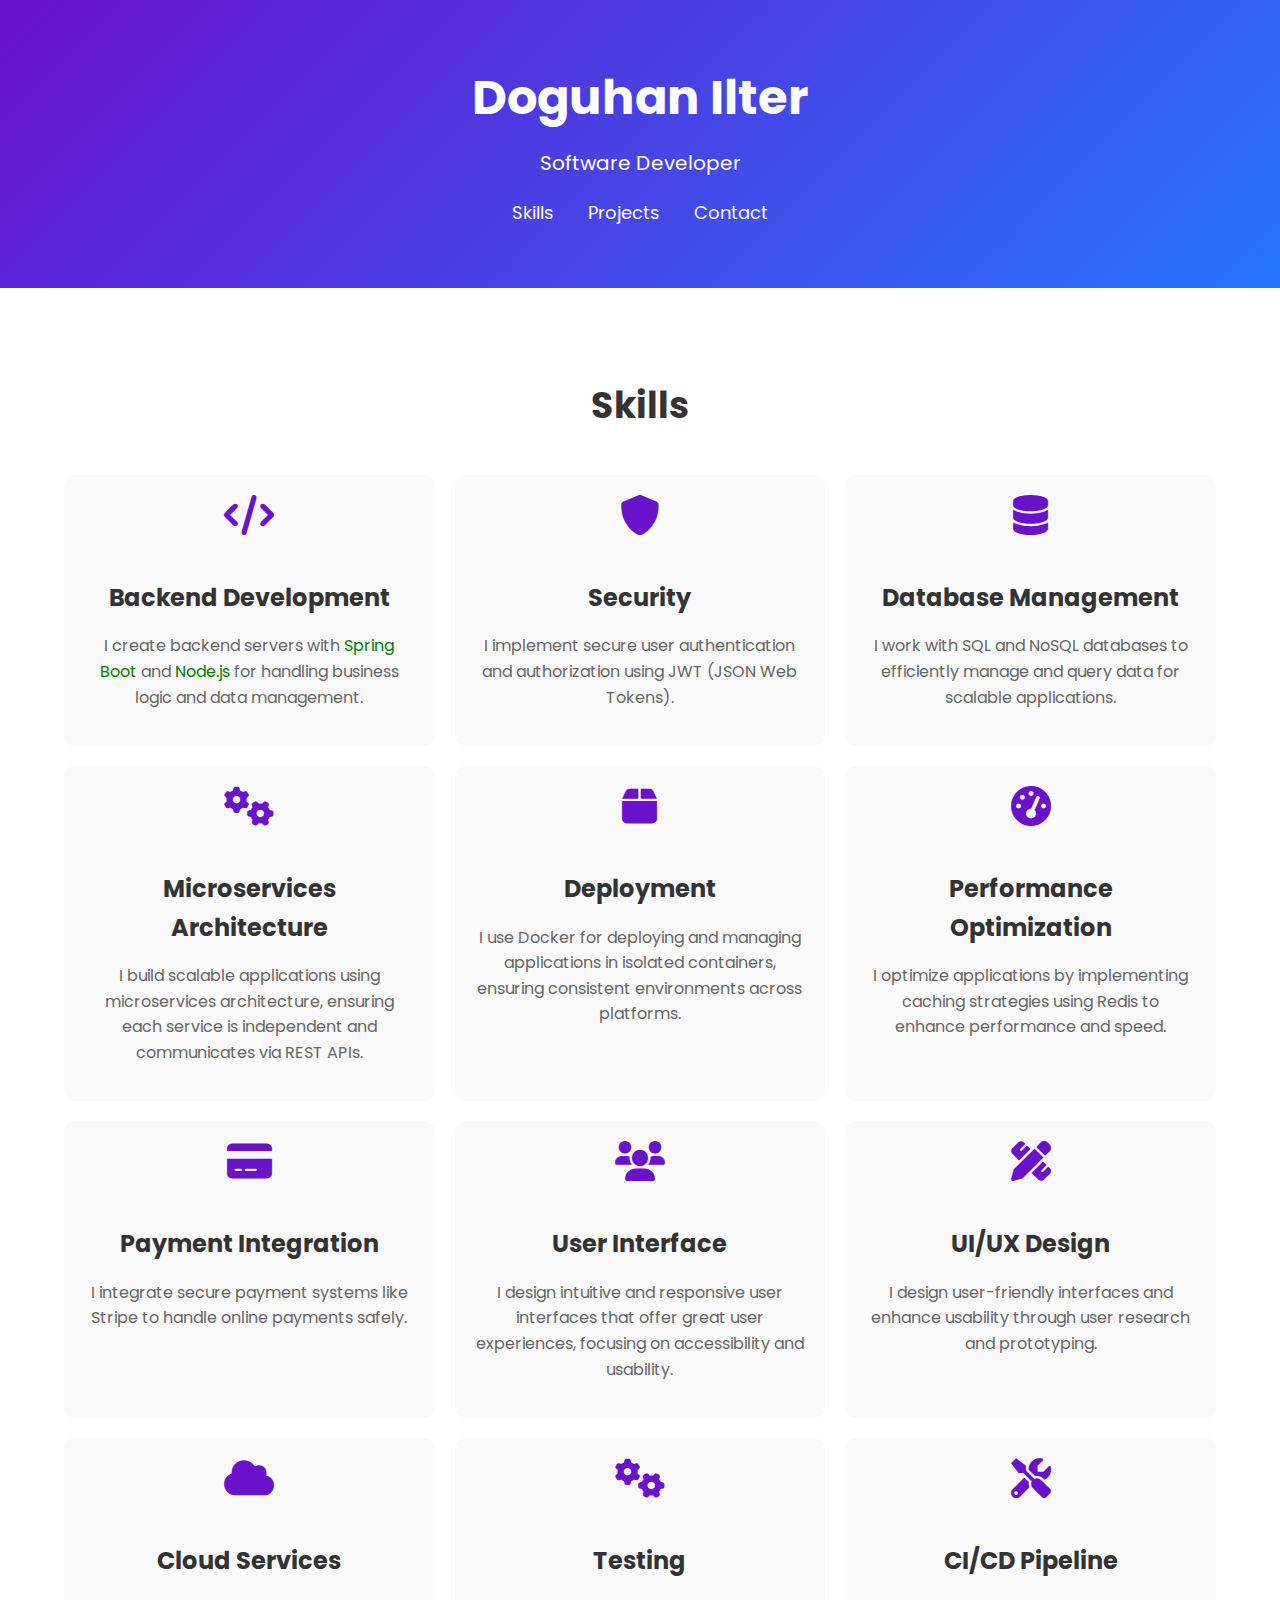
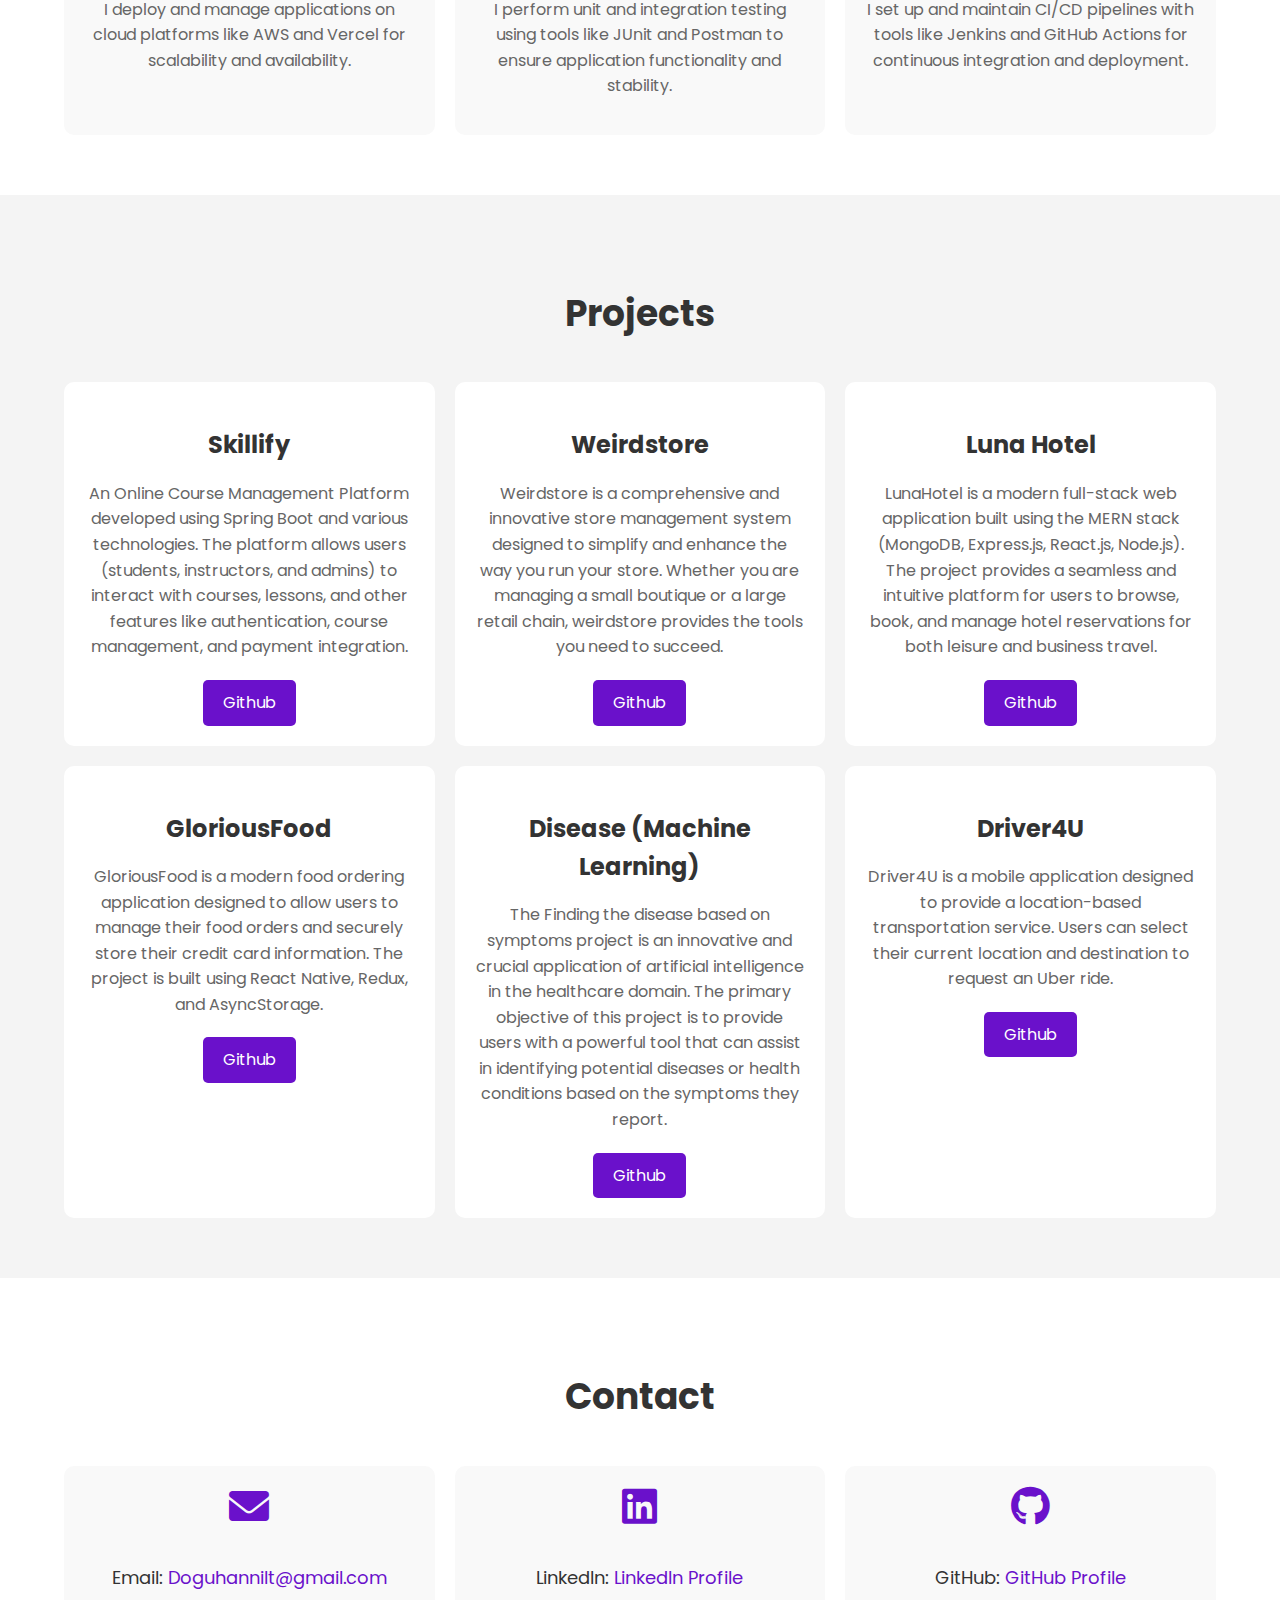
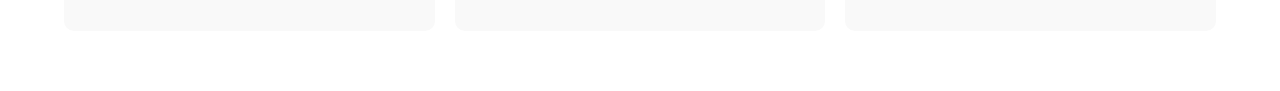
==== docs/index.html @ cc59368a "Portfolio" ====
<!DOCTYPE html>
<html lang="tr">

<head>
    <meta charset="UTF-8">
    <meta name="viewport" content="width=device-width, initial-scale=1.0">
    <title>Doguhan Ilter</title>
    <link rel="stylesheet" href="styles.css">
    <link href="https://fonts.googleapis.com/css2?family=Poppins:wght@400;600&display=swap" rel="stylesheet">
    <link rel="stylesheet" href="https://cdnjs.cloudflare.com/ajax/libs/font-awesome/6.0.0/css/all.min.css">
</head>

<body>
    <!-- Header -->
    <header>
        <div class="container">
            <h1>Doguhan Ilter</h1>
            <p>Software Developer</p>
            <nav>
                <ul>
                    <li><a href="#skills">Skills</a></li>
                    <li><a href="#projects">Projects</a></li>
                    <li><a href="#contact">Contact</a></li>
                </ul>
            </nav>
        </div>
    </header>


    <!-- Skills -->
    <section id="skills">
        <div class="container">
            <h2>Skills</h2>
            <div class="skills-grid">
                <div class="skill">
                    <i class="fas fa-code"></i>
                    <h3>Backend Development</h3>
                    <p>I create backend servers with <span style="color: green;">Spring Boot</span> and <span
                            style="color: green;">Node.js</span> for handling business logic and data management.</p>
                </div>
                <div class="skill">
                    <i class="fas fa-shield-alt"></i>
                    <h3>Security</h3>
                    <p>I implement secure user authentication and authorization using JWT (JSON Web Tokens).</p>
                </div>
                <div class="skill">
                    <i class="fas fa-database"></i>
                    <h3>Database Management</h3>
                    <p>I work with SQL and NoSQL databases to efficiently manage and query data for scalable
                        applications.</p>
                </div>
                <div class="skill">
                    <i class="fas fa-cogs"></i>
                    <h3>Microservices Architecture</h3>
                    <p>I build scalable applications using microservices architecture, ensuring each service is
                        independent and communicates via REST APIs.</p>
                </div>
                <div class="skill">
                    <i class="fas fa-box"></i>
                    <h3>Deployment</h3>
                    <p>I use Docker for deploying and managing applications in isolated containers, ensuring consistent
                        environments across platforms.</p>
                </div>
                <div class="skill">
                    <i class="fas fa-tachometer-alt"></i>
                    <h3>Performance Optimization</h3>
                    <p>I optimize applications by implementing caching strategies using Redis to enhance performance and
                        speed.</p>
                </div>
                <div class="skill">
                    <i class="fas fa-credit-card"></i>
                    <h3>Payment Integration</h3>
                    <p>I integrate secure payment systems like Stripe to handle online payments safely.</p>
                </div>
                <div class="skill">
                    <i class="fas fa-users"></i>
                    <h3>User Interface</h3>
                    <p>I design intuitive and responsive user interfaces that offer great user experiences, focusing on
                        accessibility and usability.</p>
                </div>
                <div class="skill">
                    <i class="fas fa-pencil-ruler"></i>
                    <h3>UI/UX Design</h3>
                    <p>I design user-friendly interfaces and enhance usability through user research and prototyping.
                    </p>
                </div>
                <div class="skill">
                    <i class="fas fa-cloud"></i>
                    <h3>Cloud Services</h3>
                    <p>I deploy and manage applications on cloud platforms like AWS and Vercel for scalability and
                        availability.</p>
                </div>
                <div class="skill">
                    <i class="fas fa-cogs"></i>
                    <h3>Testing</h3>
                    <p>I perform unit and integration testing using tools like JUnit and Postman to ensure application
                        functionality and stability.</p>
                </div>
                <div class="skill">
                    <i class="fas fa-tools"></i>
                    <h3>CI/CD Pipeline</h3>
                    <p>I set up and maintain CI/CD pipelines with tools like Jenkins and GitHub Actions for continuous
                        integration and deployment.</p>
                </div>
            </div>
        </div>
    </section>

    <!-- Projects -->
    <section id="projects">
        <div class="container">
            <h2>Projects</h2>
            <div class="projects-grid">
                <div class="project">
                    
                    <h3>Skillify</h3>
                    <p>An Online Course Management Platform developed using Spring Boot and various technologies. The platform allows users (students, instructors, and admins) to interact with courses, lessons, and other features like authentication, course management, and payment integration.</p>
                    <a href="https://github.com/Doguhannilt/Skillify-backend" class="btn">Github</a>
                </div>
                <div class="project">
                
                    <h3>Weirdstore</h3>
                    <p>Weirdstore is a comprehensive and innovative store management system designed to simplify and enhance the way you run your store. Whether you are managing a small boutique or a large retail chain, weirdstore provides the tools you need to succeed. </p>
                    <a href="https://github.com/Doguhannilt/Weirdstore-backend" class="btn">Github</a>
                </div>
                <div class="project">
                    
                    <h3>Luna Hotel</h3>
                    <p>LunaHotel is a modern full-stack web application built using the MERN stack (MongoDB, Express.js, React.js, Node.js). The project provides a seamless and intuitive platform for users to browse, book, and manage hotel reservations for both leisure and business travel.</p>
                    <a href="https://github.com/Doguhannilt/Hotel-Book-Fullstack" class="btn">Github</a>
                </div>
                <div class="project">
                    
                    <h3>GloriousFood</h3>
                    <p>GloriousFood is a modern food ordering application designed to allow users to manage their food orders and securely store their credit card information. The project is built using React Native, Redux, and AsyncStorage. </p>
                    <a href="https://github.com/Doguhannilt/GloriousFood-Fullstack" class="btn">Github</a>
                </div>
                <div class="project">
                    
                    <h3>Disease (Machine Learning)</h3>
                    <p>The Finding the disease based on symptoms project is an innovative and crucial application of artificial intelligence in the healthcare domain. The primary objective of this project is to provide users with a powerful tool that can assist in identifying potential diseases or health conditions based on the symptoms they report. </p>
                    <a href="https://github.com/Doguhannilt/Disease-Fullstack" class="btn">Github</a>
                </div>
                <div class="project">
                    
                    <h3>Driver4U</h3>
                    <p>Driver4U is a mobile application designed to provide a location-based transportation service. Users can select their current location and destination to request an Uber ride. </p>
                    <a href="https://github.com/Doguhannilt/Driver4U-Fullstack" class="btn">Github</a>
                </div>
            </div>
        </div>
    </section>

    <!-- Contact -->
    <section id="contact">
        <div class="container">
            <h2>Contact</h2>
           
            <div class="contact-info">
                <div class="contact-item">
                    <i class="fas fa-envelope"></i>
                    <p>Email: <a href="mailto:Doguhannilt@gmail.com">Doguhannilt@gmail.com</a></p>
                </div>
                <div class="contact-item">
                    <i class="fab fa-linkedin"></i>
                    <p>LinkedIn: <a href="https://www.linkedin.com/in/doguhan-ilter/">LinkedIn Profile</a></p>
                </div>
                <div class="contact-item">
                    <i class="fab fa-github"></i>
                    <p>GitHub: <a href="https://github.com/doguhannilt">GitHub Profile</a></p>
                </div>
            </div>
        </div>
    </section>

</body>
</html>
---- docs/styles.css ----
/* Genel Stil */
body {
    font-family: 'Poppins', sans-serif;
    margin: 0;
    padding: 0;
    line-height: 1.6;
    color: #333;
    background-color: #f4f4f4;
}

.container {

    width: 90%;
    max-width: 1200px;
    margin: auto;
    overflow: hidden;
}

.about-content {
    font-size: 20px;
    display: flex;
    flex-direction: column;
    align-items: center;
    text-align: center;
    margin-top: 40px;
    padding-left: 80px;
    padding-right: 80px;
    background-color: #fff;
    transition: color 0.3s ease;
    
}

/* Header */
header {
    background: linear-gradient(135deg, #6a11cb, #2575fc);
    color: #fff;
    padding: 60px 0;
    text-align: center;
}

header h1 {
    font-size: 48px;
    margin: 0;
}

header p {
    font-size: 20px;
    margin: 10px 0 0;
}

header nav ul {
    list-style: none;
    padding: 0;
    margin: 20px 0 0;
}

header nav ul li {
    display: inline;
    margin: 0 15px;
}

header nav ul li a {
    color: #fff;
    text-decoration: none;
    font-size: 18px;
    transition: color 0.3s ease;
}

header nav ul li a:hover {
    color: #ffdd57;
}

/* Skills */
#skills {
    padding: 60px 0;
    background: #fff;
}

#skills h2 {
    text-align: center;
    font-size: 36px;
    margin-bottom: 40px;
}

.skills-grid {
    display: grid;
    grid-template-columns: repeat(auto-fit, minmax(300px, 1fr));
    gap: 20px;
}

.skill {
    background: #f9f9f9;
    padding: 20px;
    border-radius: 10px;
    text-align: center;
    transition: transform 0.3s ease, box-shadow 0.3s ease;
}

.skill:hover {
    transform: translateY(-10px);
    box-shadow: 0 10px 20px rgba(0, 0, 0, 0.1);
}

.skill i {
    font-size: 40px;
    color: #6a11cb;
    margin-bottom: 20px;
}

.skill h3 {
    font-size: 24px;
    margin-bottom: 10px;
}

.skill p {
    font-size: 16px;
    color: #666;
}

/* Projects */
#projects {
    padding: 60px 0;
    background: #f4f4f4;
}

#projects h2 {
    text-align: center;
    font-size: 36px;
    margin-bottom: 40px;
}

.projects-grid {
    display: grid;
    grid-template-columns: repeat(auto-fit, minmax(300px, 1fr));
    gap: 20px;
}

.project {
    background: #fff;
    padding: 20px;
    border-radius: 10px;
    text-align: center;
    transition: transform 0.3s ease, box-shadow 0.3s ease;
}

.project:hover {
    transform: translateY(-10px);
    box-shadow: 0 10px 20px rgba(0, 0, 0, 0.1);
}

.project img {
    width: 100%;
    border-radius: 10px;
    margin-bottom: 20px;
}

.project h3 {
    font-size: 24px;
    margin-bottom: 10px;
}

.project p {
    font-size: 16px;
    color: #666;
    margin-bottom: 20px;
}

.btn {
    display: inline-block;
    padding: 10px 20px;
    background: #6a11cb;
    color: #fff;
    text-decoration: none;
    border-radius: 5px;
    transition: background 0.3s ease;
}

.btn:hover {
    background: #2575fc;
}

/* Contact */
#contact {
    padding: 60px 0;
    background: #fff;
}

#contact h2 {
    text-align: center;
    font-size: 36px;
    margin-bottom: 40px;
}

.contact-info {
    display: grid;
    grid-template-columns: repeat(auto-fit, minmax(300px, 1fr));
    gap: 20px;
    text-align: center;
}

.contact-item {
    background: #f9f9f9;
    padding: 20px;
    border-radius: 10px;
    transition: transform 0.3s ease, box-shadow 0.3s ease;
}

.contact-item:hover {
    transform: translateY(-10px);
    box-shadow: 0 10px 20px rgba(0, 0, 0, 0.1);
}

.contact-item i {
    font-size: 40px;
    color: #6a11cb;
    margin-bottom: 20px;
}

.contact-item p {
    font-size: 18px;
    color: #333;
}

.contact-item a {
    color: #6a11cb;
    text-decoration: none;
    transition: color 0.3s ease;
}

.contact-item a:hover {
    color: #2575fc;
}
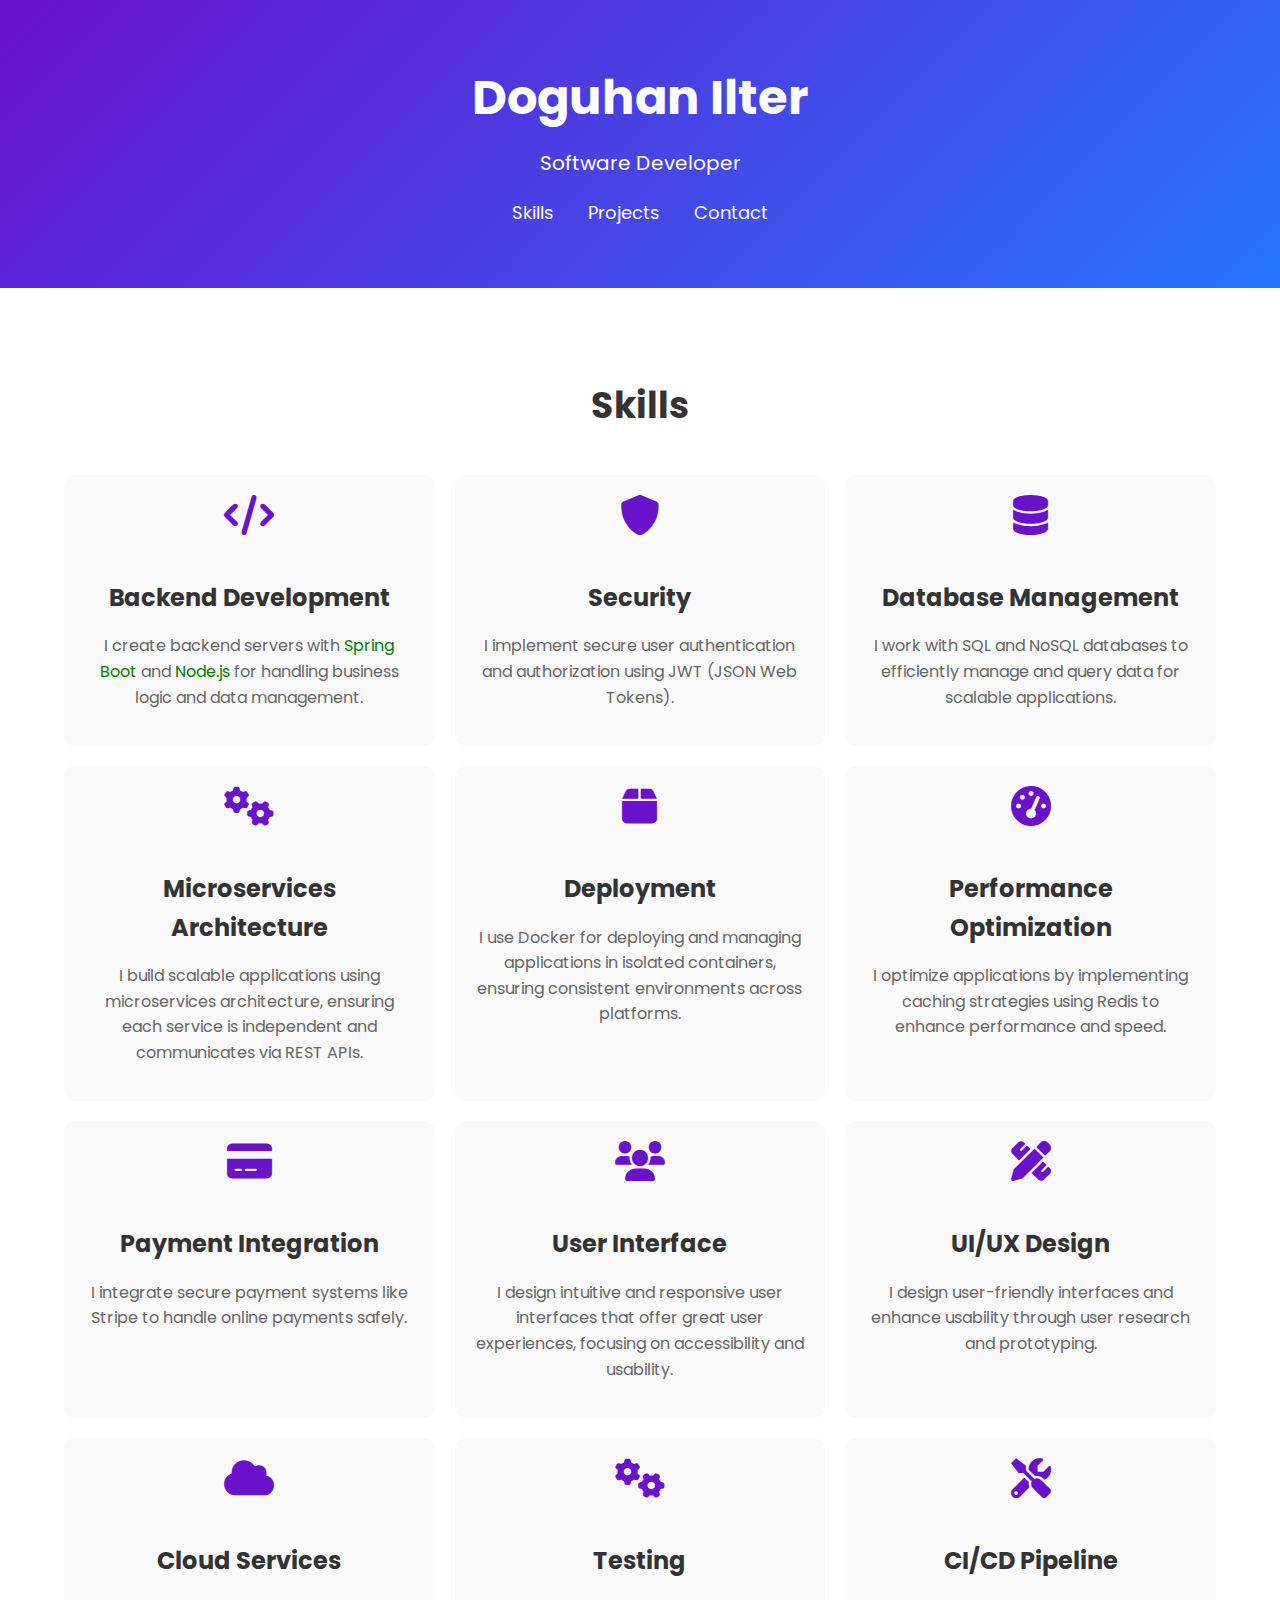
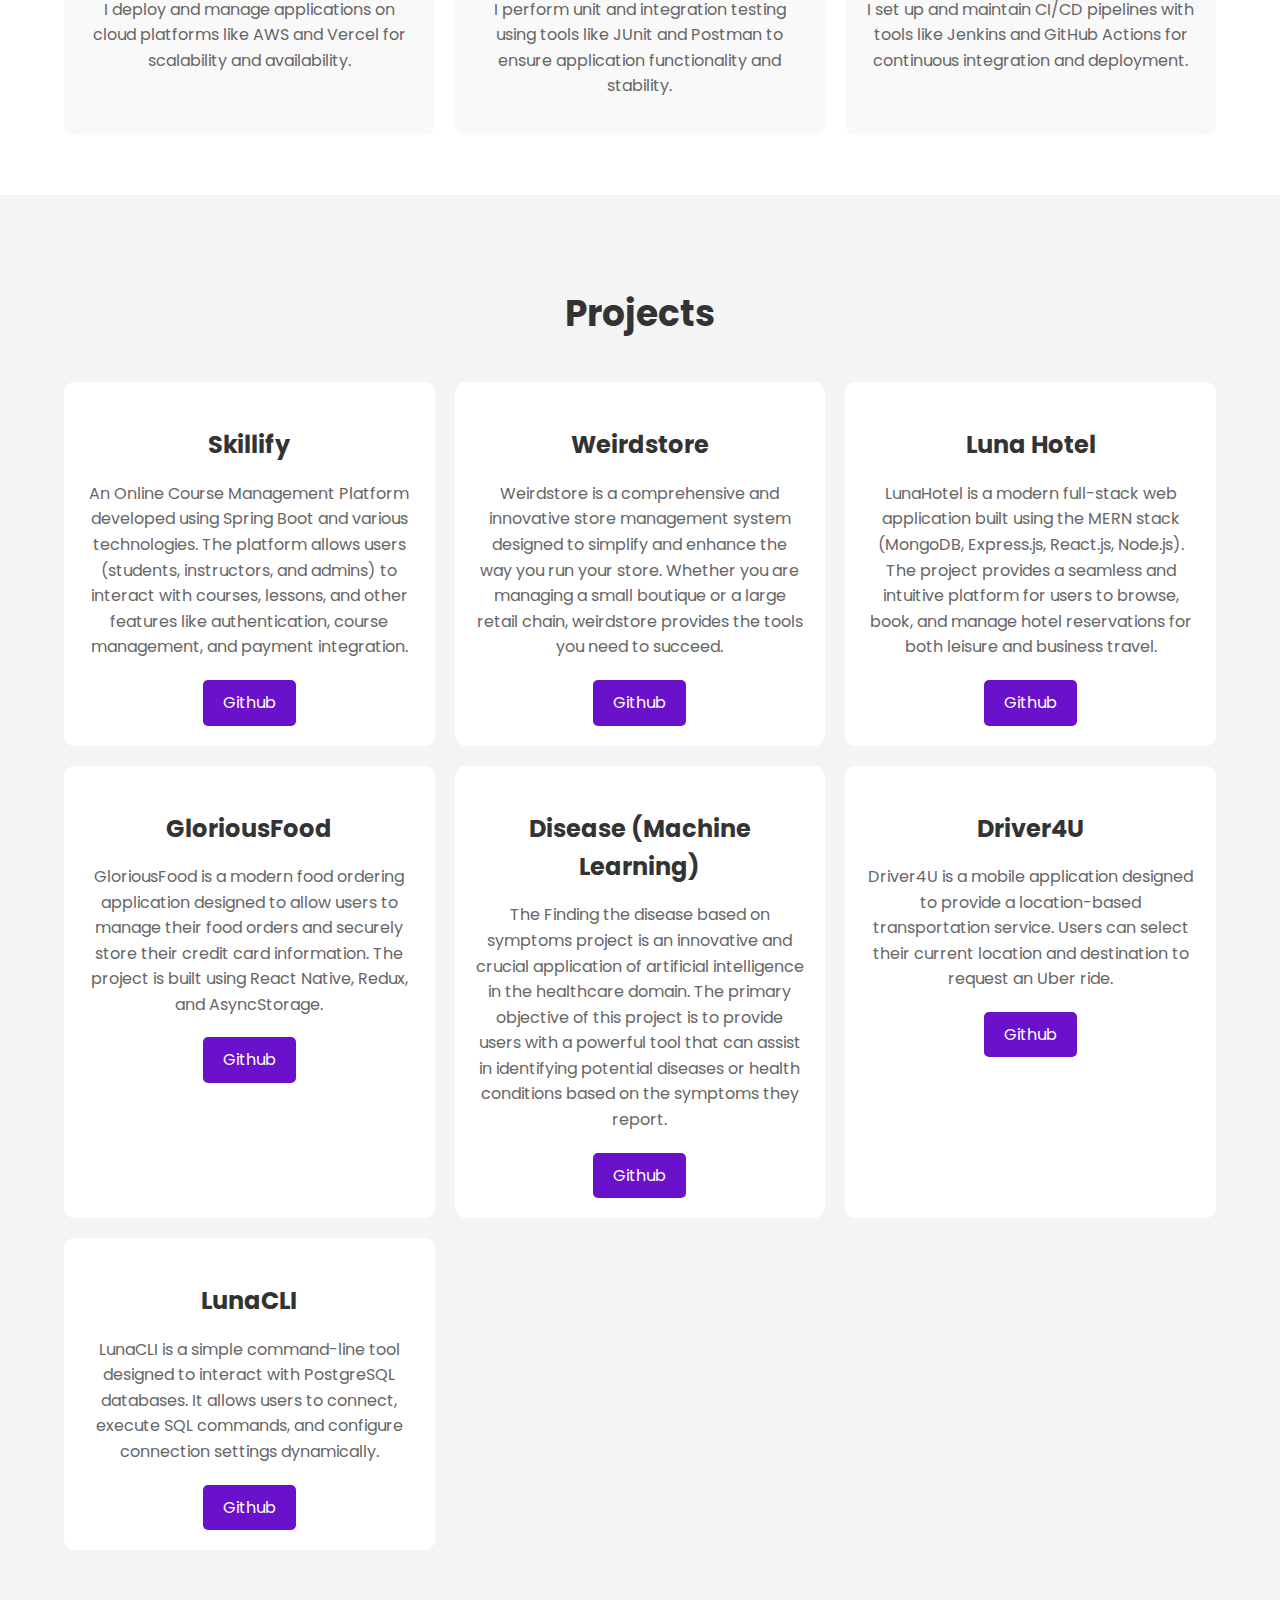
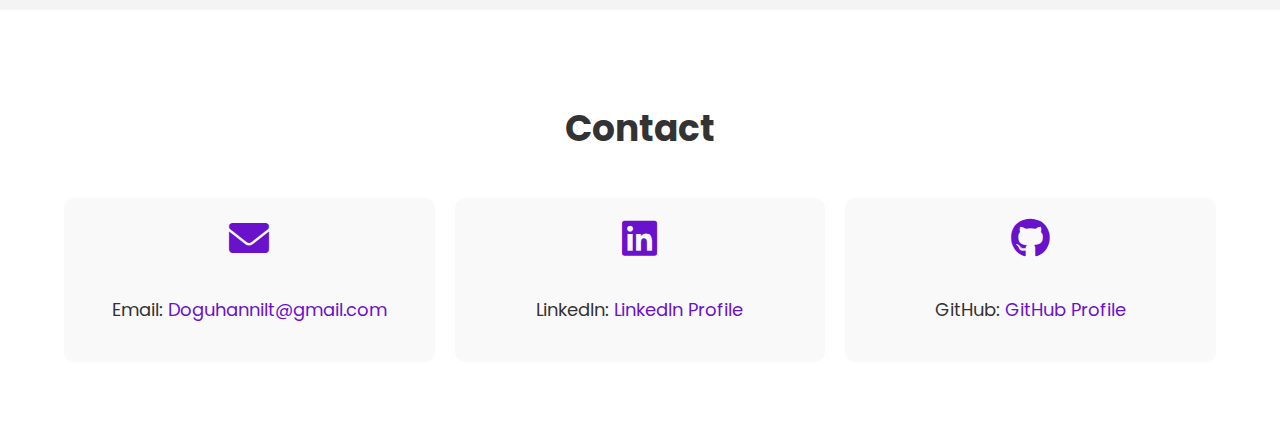
==== commit 9d0a61f9: "Portfolio" ====
--- a/docs/index.html
+++ b/docs/index.html
@@ -147,6 +147,12 @@
                     <p>Driver4U is a mobile application designed to provide a location-based transportation service. Users can select their current location and destination to request an Uber ride. </p>
                     <a href="https://github.com/Doguhannilt/Driver4U-Fullstack" class="btn">Github</a>
                 </div>
+				<div class="project">
+                    
+                    <h3>LunaCLI</h3>
+                    <p>LunaCLI is a simple command-line tool designed to interact with PostgreSQL databases. It allows users to connect, execute SQL commands, and configure connection settings dynamically. </p>
+                    <a href="https://github.com/Doguhannilt/Luna-CLI" class="btn">Github</a>
+                </div>
             </div>
         </div>
     </section>
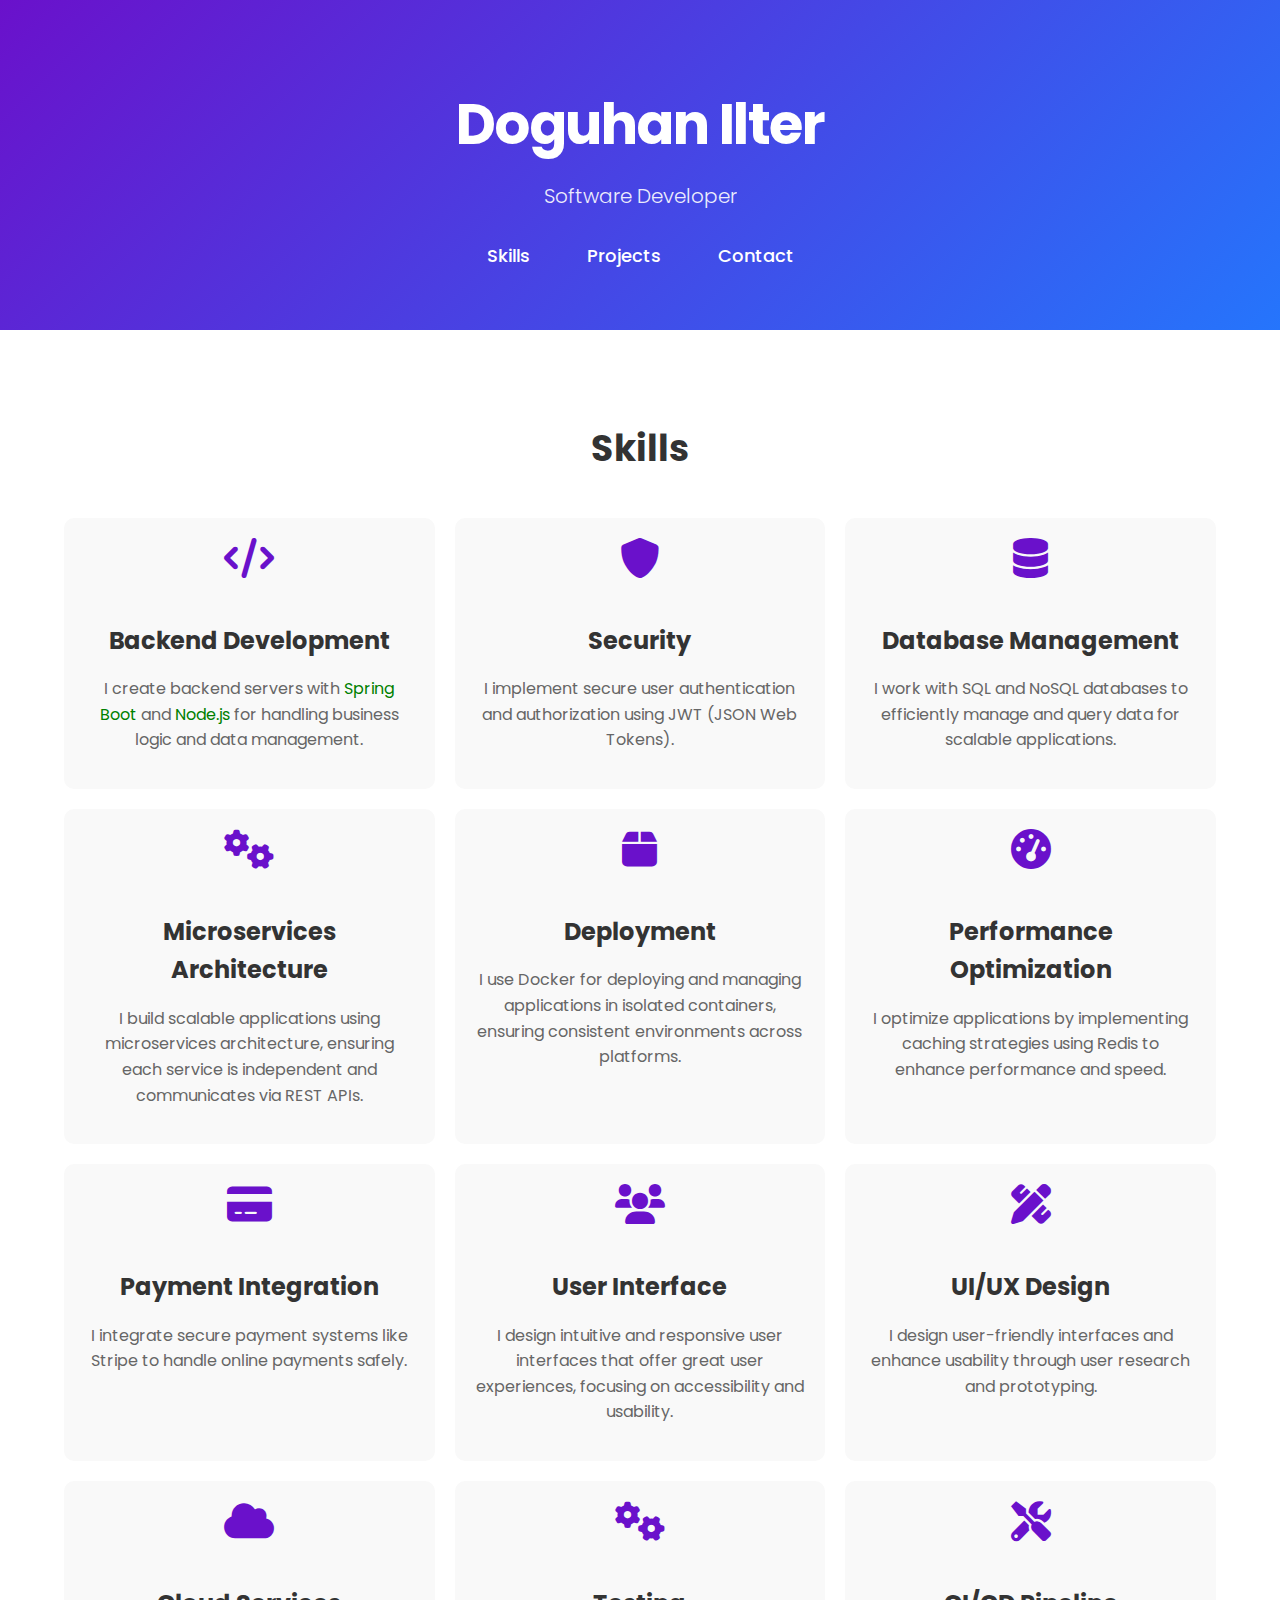
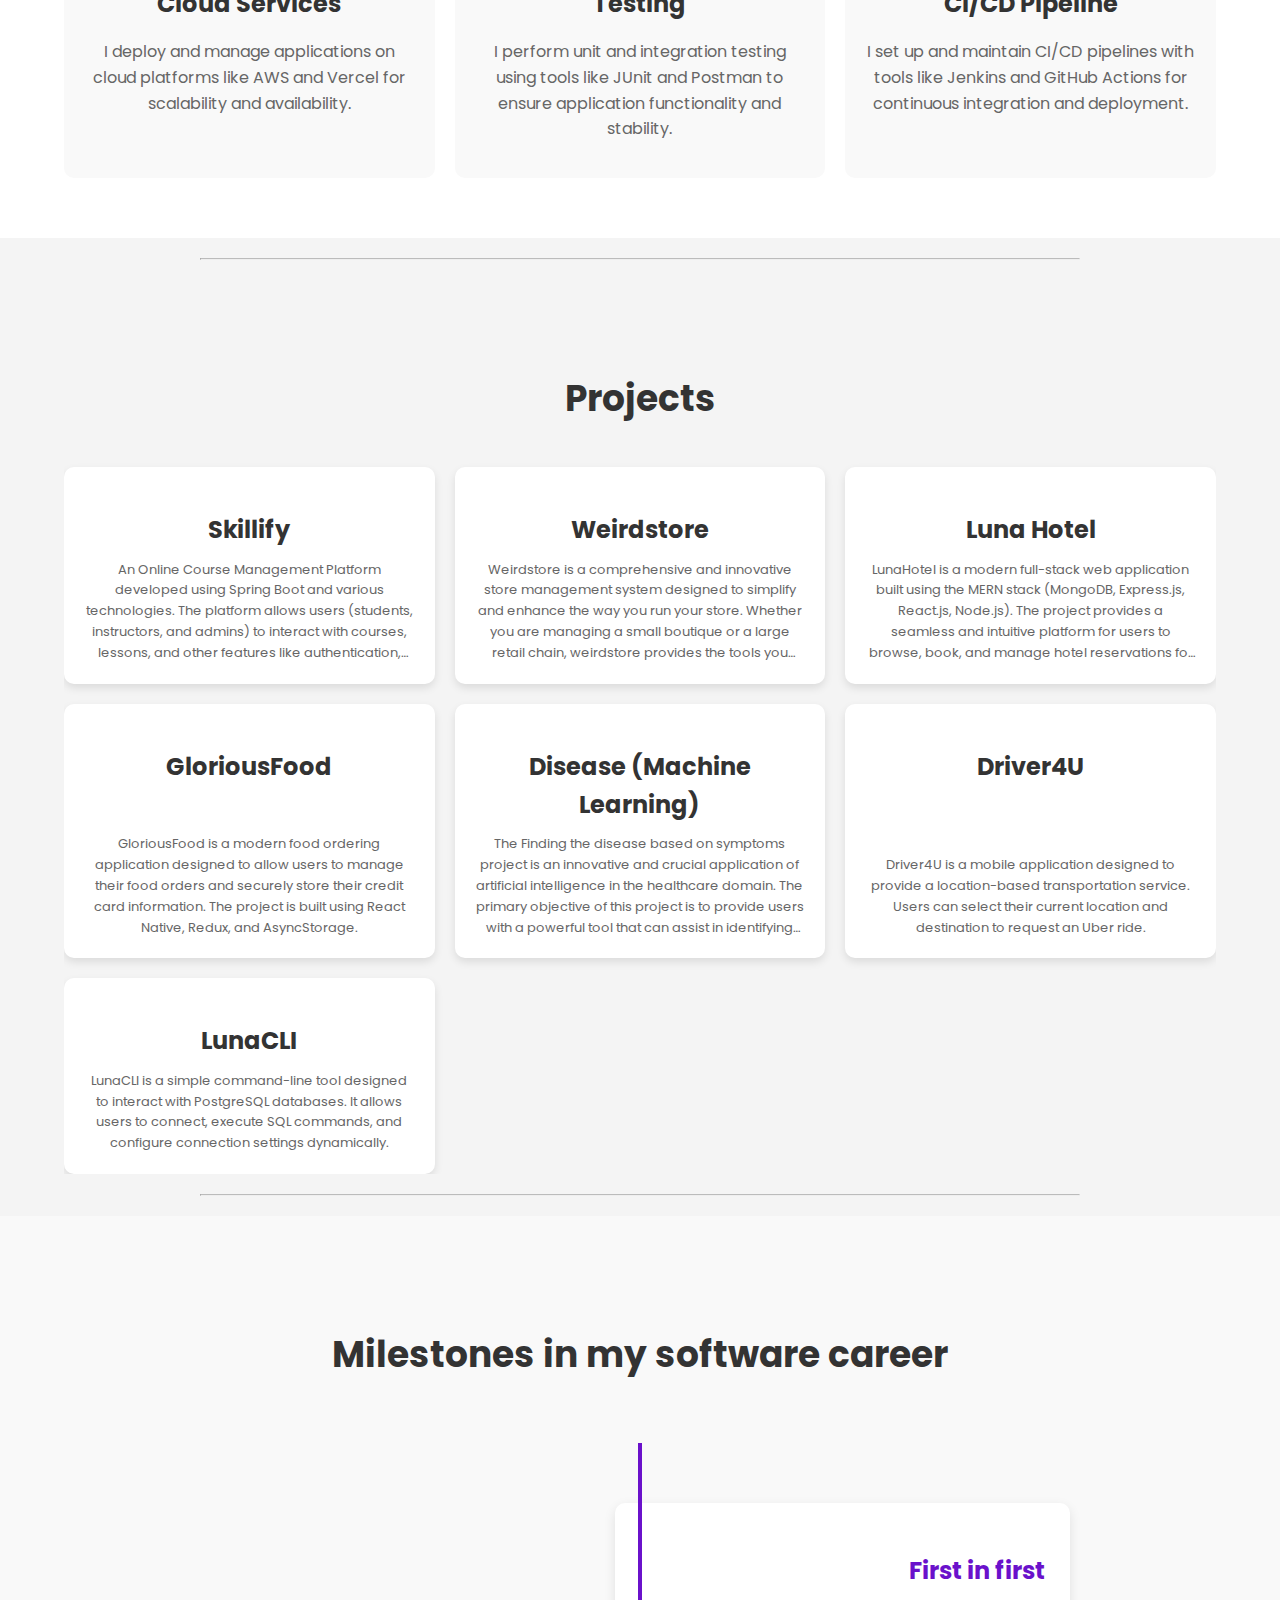
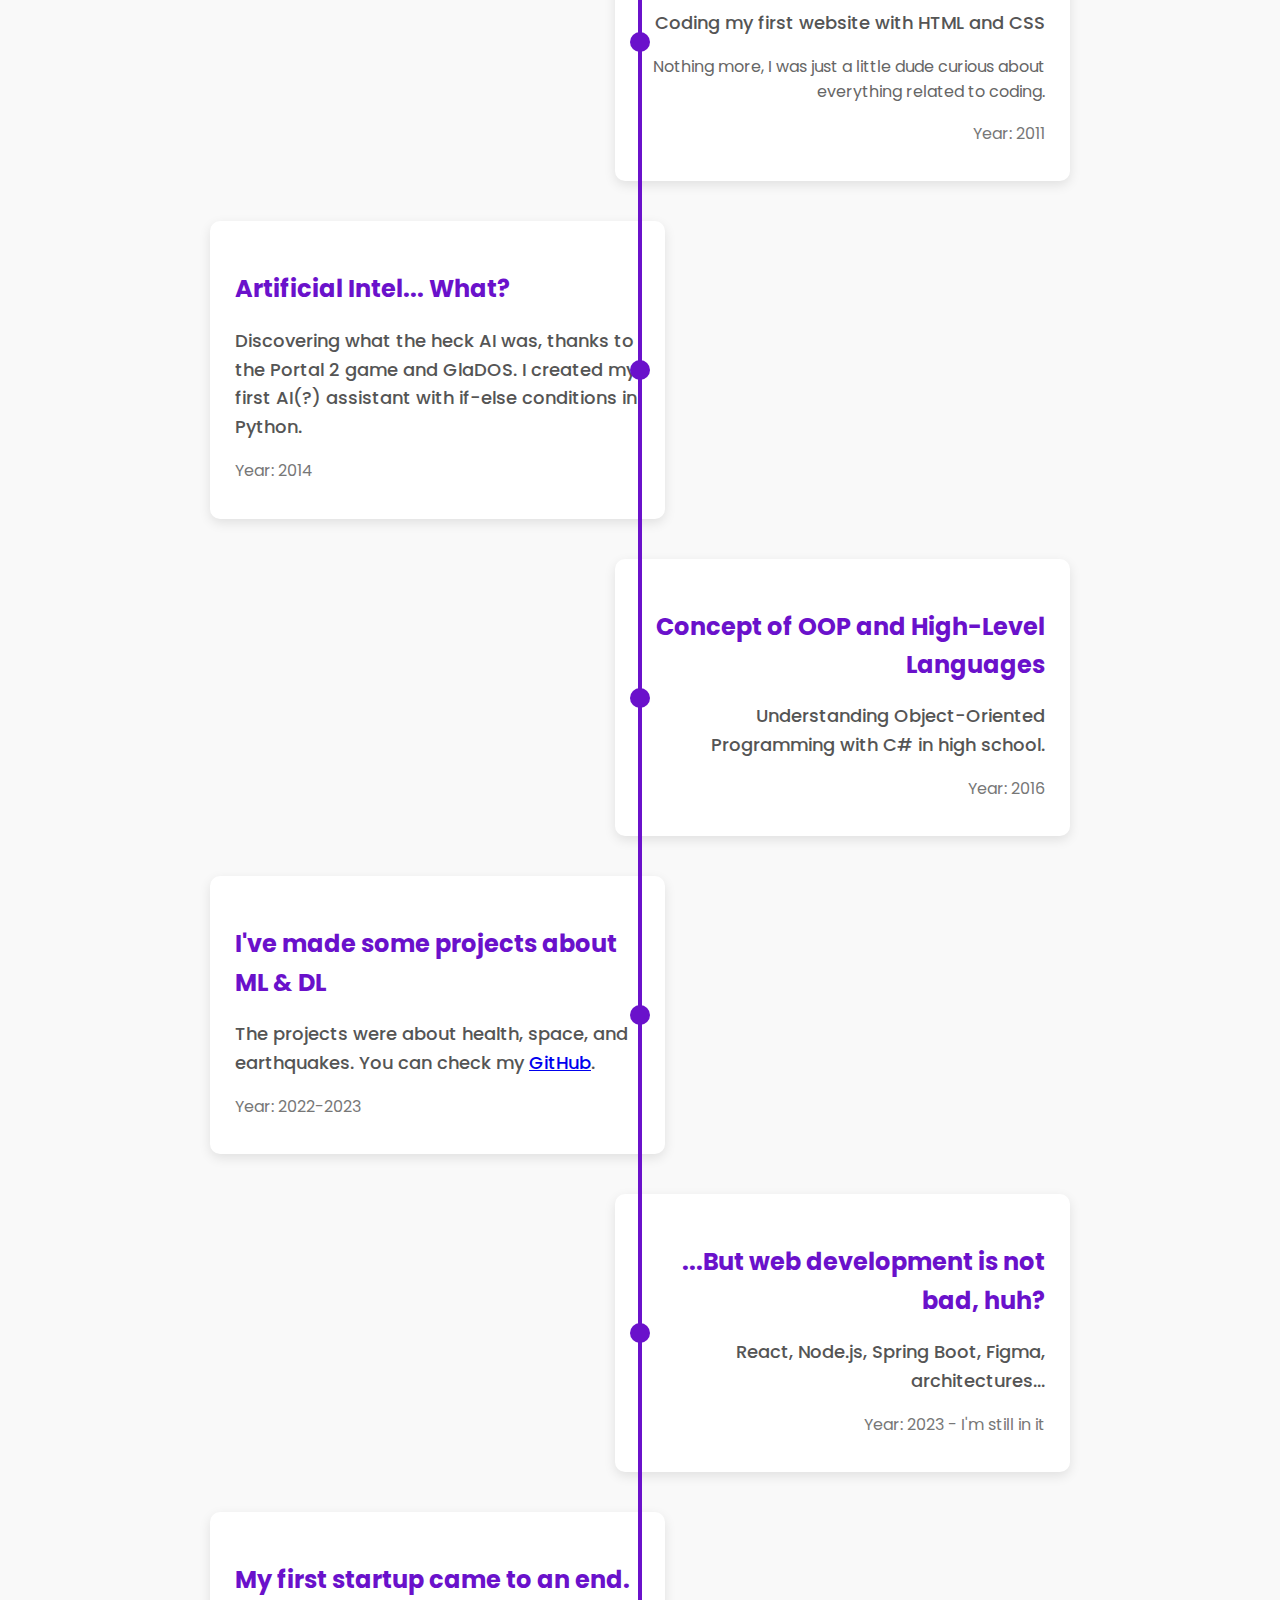
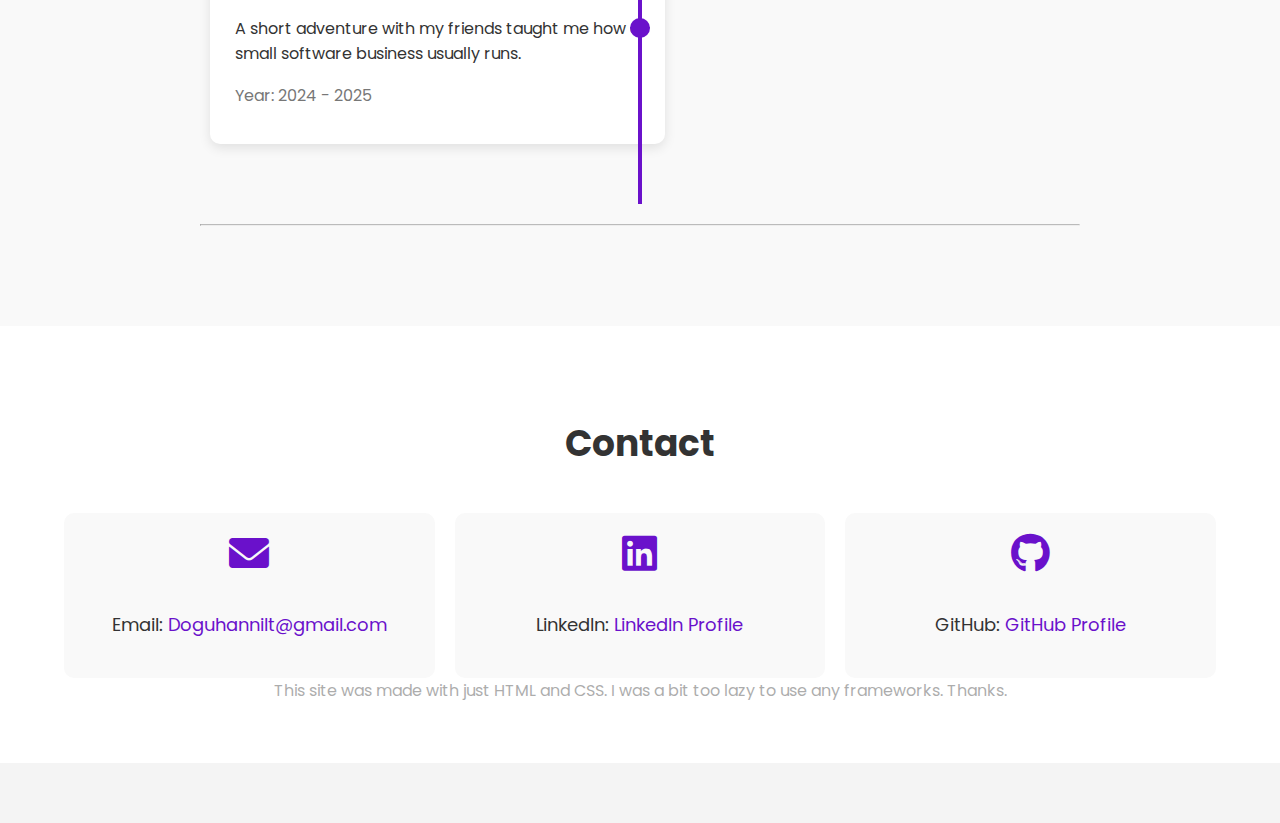
==== commit 746c914c: "Portfolio" ====
--- a/docs/index.html
+++ b/docs/index.html
@@ -21,11 +21,13 @@
                     <li><a href="#skills">Skills</a></li>
                     <li><a href="#projects">Projects</a></li>
                     <li><a href="#contact">Contact</a></li>
+
+
                 </ul>
             </nav>
-        </div>
+       
+</div>
     </header>
-
 
     <!-- Skills -->
     <section id="skills">
@@ -106,62 +108,115 @@
         </div>
     </section>
 
-    <!-- Projects -->
-    <section id="projects">
-        <div class="container">
-            <h2>Projects</h2>
-            <div class="projects-grid">
-                <div class="project">
-                    
-                    <h3>Skillify</h3>
-                    <p>An Online Course Management Platform developed using Spring Boot and various technologies. The platform allows users (students, instructors, and admins) to interact with courses, lessons, and other features like authentication, course management, and payment integration.</p>
-                    <a href="https://github.com/Doguhannilt/Skillify-backend" class="btn">Github</a>
-                </div>
-                <div class="project">
-                
-                    <h3>Weirdstore</h3>
-                    <p>Weirdstore is a comprehensive and innovative store management system designed to simplify and enhance the way you run your store. Whether you are managing a small boutique or a large retail chain, weirdstore provides the tools you need to succeed. </p>
-                    <a href="https://github.com/Doguhannilt/Weirdstore-backend" class="btn">Github</a>
-                </div>
-                <div class="project">
-                    
-                    <h3>Luna Hotel</h3>
-                    <p>LunaHotel is a modern full-stack web application built using the MERN stack (MongoDB, Express.js, React.js, Node.js). The project provides a seamless and intuitive platform for users to browse, book, and manage hotel reservations for both leisure and business travel.</p>
-                    <a href="https://github.com/Doguhannilt/Hotel-Book-Fullstack" class="btn">Github</a>
-                </div>
-                <div class="project">
-                    
-                    <h3>GloriousFood</h3>
-                    <p>GloriousFood is a modern food ordering application designed to allow users to manage their food orders and securely store their credit card information. The project is built using React Native, Redux, and AsyncStorage. </p>
-                    <a href="https://github.com/Doguhannilt/GloriousFood-Fullstack" class="btn">Github</a>
-                </div>
-                <div class="project">
-                    
-                    <h3>Disease (Machine Learning)</h3>
-                    <p>The Finding the disease based on symptoms project is an innovative and crucial application of artificial intelligence in the healthcare domain. The primary objective of this project is to provide users with a powerful tool that can assist in identifying potential diseases or health conditions based on the symptoms they report. </p>
-                    <a href="https://github.com/Doguhannilt/Disease-Fullstack" class="btn">Github</a>
-                </div>
-                <div class="project">
-                    
-                    <h3>Driver4U</h3>
-                    <p>Driver4U is a mobile application designed to provide a location-based transportation service. Users can select their current location and destination to request an Uber ride. </p>
-                    <a href="https://github.com/Doguhannilt/Driver4U-Fullstack" class="btn">Github</a>
-                </div>
-				<div class="project">
-                    
-                    <h3>LunaCLI</h3>
-                    <p>LunaCLI is a simple command-line tool designed to interact with PostgreSQL databases. It allows users to connect, execute SQL commands, and configure connection settings dynamically. </p>
-                    <a href="https://github.com/Doguhannilt/Luna-CLI" class="btn">Github</a>
-                </div>
-            </div>
+<hr class="solid">
+
+<!-- Projects -->
+<section id="projects">
+    <div class="container">
+        <h2>Projects</h2>
+        <div class="projects-grid">
+            <a href="https://github.com/Doguhannilt/Skillify-backend" class="project">
+                <h3>Skillify</h3>
+                <p>An Online Course Management Platform developed using Spring Boot and various technologies. The platform allows users (students, instructors, and admins) to interact with courses, lessons, and other features like authentication, course management, and payment integration.</p>
+            </a>
+            <a href="https://github.com/Doguhannilt/Weirdstore-backend" class="project">
+                <h3>Weirdstore</h3>
+                <p>Weirdstore is a comprehensive and innovative store management system designed to simplify and enhance the way you run your store. Whether you are managing a small boutique or a large retail chain, weirdstore provides the tools you need to succeed.</p>
+            </a>
+            <a href="https://github.com/Doguhannilt/Hotel-Book-Fullstack" class="project">
+                <h3>Luna Hotel</h3>
+                <p>LunaHotel is a modern full-stack web application built using the MERN stack (MongoDB, Express.js, React.js, Node.js). The project provides a seamless and intuitive platform for users to browse, book, and manage hotel reservations for both leisure and business travel.</p>
+            </a>
+            <a href="https://github.com/Doguhannilt/GloriousFood-Fullstack" class="project">
+                <h3>GloriousFood</h3>
+                <p>GloriousFood is a modern food ordering application designed to allow users to manage their food orders and securely store their credit card information. The project is built using React Native, Redux, and AsyncStorage.</p>
+            </a>
+            <a href="https://github.com/Doguhannilt/Disease-Fullstack" class="project">
+                <h3>Disease (Machine Learning)</h3>
+                <p>The Finding the disease based on symptoms project is an innovative and crucial application of artificial intelligence in the healthcare domain. The primary objective of this project is to provide users with a powerful tool that can assist in identifying potential diseases or health conditions based on the symptoms they report.</p>
+            </a>
+            <a href="https://github.com/Doguhannilt/Driver4U-Fullstack" class="project">
+                <h3>Driver4U</h3>
+                <p>Driver4U is a mobile application designed to provide a location-based transportation service. Users can select their current location and destination to request an Uber ride.</p>
+            </a>
+            <a href="https://github.com/Doguhannilt/Luna-CLI" class="project">
+                <h3>LunaCLI</h3>
+                <p>LunaCLI is a simple command-line tool designed to interact with PostgreSQL databases. It allows users to connect, execute SQL commands, and configure connection settings dynamically.</p>
+            </a>
         </div>
-    </section>
-
+    </div>
+
+<hr class="solid">
+
+<!-- Education Timeline -->
+<section id="education">
+    <div class="container">
+        <h2>Milestones in my software career</h2>
+        <div class="timeline">
+
+            <!-- Timeline Item 1 -->
+            <div class="timeline-item">
+                <div class="timeline-content">
+                    <h3>First in first</h3>
+                    <p class="degree">Coding my first website with HTML and CSS</p>
+                    <p class="description">Nothing more, I was just a little dude curious about everything related to coding.</p>
+                    <p class="duration">Year: 2011</p>
+                </div>
+            </div>
+
+            <!-- Timeline Item 2 -->
+            <div class="timeline-item">
+                <div class="timeline-content">
+                    <h3>Artificial Intel... What?</h3>
+                    <p class="degree">Discovering what the heck AI was, thanks to the Portal 2 game and GlaDOS. I created my first AI(?) assistant with if-else conditions in Python.</p>
+                    <p class="duration">Year: 2014</p>
+                </div>
+            </div>
+
+            <!-- Timeline Item 3 -->
+            <div class="timeline-item">
+                <div class="timeline-content">
+                    <h3>Concept of OOP and High-Level Languages</h3>
+                    <p class="degree">Understanding Object-Oriented Programming with C# in high school.</p>
+                    <p class="duration">Year: 2016</p>
+                </div>
+            </div>
+
+            <!-- Timeline Item 4 -->
+            <div class="timeline-item">
+                <div class="timeline-content">
+                    <h3>I've made some projects about ML & DL</h3>
+                    <p class="degree">The projects were about health, space, and earthquakes. You can check my <a href="https://www.github.com/doguhannilt" target="_blank">GitHub</a>.</p>
+                    <p class="duration">Year: 2022-2023</p>
+                </div>
+            </div>
+
+            <!-- Timeline Item 5 -->
+            <div class="timeline-item">
+                <div class="timeline-content">
+                    <h3>...But web development is not bad, huh?</h3>
+                    <p class="degree">React, Node.js, Spring Boot, Figma, architectures...</p>
+                    <p class="duration">Year: 2023 - I'm still in it</p>
+                </div>
+            </div>
+
+           <!-- Timeline Item 6 -->
+            <div class="timeline-item">
+                <div class="timeline-content">
+                    <h3>My first startup came to an end.</h3>
+                    <p>A short adventure with my friends taught me how a small software business usually runs.</p>
+                    <p class="duration">Year: 2024 - 2025</p>
+                </div>
+            </div>
+
+        </div> 
+    </div> 
+<hr class="solid">
+</section>
     <!-- Contact -->
     <section id="contact">
         <div class="container">
             <h2>Contact</h2>
-           
             <div class="contact-info">
                 <div class="contact-item">
                     <i class="fas fa-envelope"></i>
@@ -176,8 +231,12 @@
                     <p>GitHub: <a href="https://github.com/doguhannilt">GitHub Profile</a></p>
                 </div>
             </div>
+<div class="lazydude">
+This site was made with just HTML and CSS. I was a bit too lazy to use any frameworks. Thanks.
+</div> 
         </div>
     </section>
 
+
 </body>
 </html>--- a/docs/styles.css
+++ b/docs/styles.css
@@ -9,71 +9,72 @@
 }
 
 .container {
-
     width: 90%;
     max-width: 1200px;
     margin: auto;
     overflow: hidden;
 }
 
-.about-content {
-    font-size: 20px;
-    display: flex;
-    flex-direction: column;
-    align-items: center;
-    text-align: center;
-    margin-top: 40px;
-    padding-left: 80px;
-    padding-right: 80px;
-    background-color: #fff;
-    transition: color 0.3s ease;
-    
-}
-
 /* Header */
 header {
     background: linear-gradient(135deg, #6a11cb, #2575fc);
     color: #fff;
-    padding: 60px 0;
-    text-align: center;
+    padding: 80px 0 60px; /* Üst padding'i artırdık */
+    text-align: center;
+    box-shadow: 0 4px 6px rgba(0, 0, 0, 0.1); /* Hafif bir gölge ekledik */
 }
 
 header h1 {
-    font-size: 48px;
+    font-size: 56px; /* Daha büyük ve etkileyici bir başlık */
     margin: 0;
+    font-weight: 700; /* Kalın font */
+    letter-spacing: -1.5px; /* Harfler arası boşluğu azalttık */
 }
 
 header p {
     font-size: 20px;
     margin: 10px 0 0;
+    font-weight: 300; /* Daha ince bir font */
+    opacity: 0.9; /* Hafif bir şeffaflık */
+}
+
+header nav {
+    margin-top: 30px; /* Navigasyonu biraz daha aşağıya aldık */
 }
 
 header nav ul {
     list-style: none;
     padding: 0;
-    margin: 20px 0 0;
+    margin: 0;
+    display: flex;
+    justify-content: center; /* Navigasyon öğelerini ortala */
+    gap: 25px; /* Öğeler arası boşluk */
 }
 
 header nav ul li {
     display: inline;
-    margin: 0 15px;
 }
 
 header nav ul li a {
     color: #fff;
     text-decoration: none;
     font-size: 18px;
-    transition: color 0.3s ease;
+    font-weight: 500; /* Orta kalınlıkta font */
+    transition: all 0.3s ease;
+    padding: 8px 16px; /* Buton benzeri bir padding */
+    border-radius: 25px; /* Yuvarlak köşeler */
 }
 
 header nav ul li a:hover {
     color: #ffdd57;
-}
-
+    background-color: rgba(255, 255, 255, 0.1); /* Hafif bir arka plan rengi */
+    transform: translateY(-2px); /* Hafif yukarı hareket */
+}
 /* Skills */
 #skills {
     padding: 60px 0;
     background: #fff;
+    margin-botton:10px;
 }
 
 #skills h2 {
@@ -135,23 +136,41 @@
     gap: 20px;
 }
 
+/* Projects */
+#projects {
+    padding: 60px 0;
+    background: #f4f4f4;
+}
+
+#projects h2 {
+    text-align: center;
+    font-size: 36px;
+    margin-bottom: 40px;
+}
+
+.projects-grid {
+    display: grid;
+    grid-template-columns: repeat(auto-fit, minmax(300px, 1fr));
+    gap: 20px;
+}
+
 .project {
     background: #fff;
     padding: 20px;
     border-radius: 10px;
     text-align: center;
     transition: transform 0.3s ease, box-shadow 0.3s ease;
+    text-decoration: none;
+    color: inherit;
+    display: flex;
+    flex-direction: column;
+    justify-content: space-between;
+    box-shadow: 0 4px 8px rgba(0, 0, 0, 0.1);
 }
 
 .project:hover {
-    transform: translateY(-10px);
-    box-shadow: 0 10px 20px rgba(0, 0, 0, 0.1);
-}
-
-.project img {
-    width: 100%;
-    border-radius: 10px;
-    margin-bottom: 20px;
+    transform: scale(1.05);
+    box-shadow: 0 10px 20px rgba(0, 0, 0, 0.2);
 }
 
 .project h3 {
@@ -160,9 +179,14 @@
 }
 
 .project p {
-    font-size: 16px;
+    font-size: 13px;
     color: #666;
-    margin-bottom: 20px;
+    margin: 0;
+    display: -webkit-box;
+    -webkit-line-clamp: 5; /* Metni 3 satırda sınırla */
+    -webkit-box-orient: vertical;
+    overflow: hidden;
+    text-overflow: ellipsis; /* Fazla metni üç nokta ile kısalt */
 }
 
 .btn {
@@ -231,3 +255,134 @@
     color: #2575fc;
 }
 
+hr.solid {
+  border-top: 1px solid #bbb;
+  margin: 20px 200px 20px 200px;
+}
+
+
+/* Education Timeline */
+#education {
+    padding: 80px 0;
+    background: #f9f9f9;
+}
+
+#education h2 {
+    text-align: center;
+    font-size: 36px;
+    margin-bottom: 60px;
+    color: #333;
+}
+
+.timeline {
+    position: relative;
+    max-width: 900px;
+    margin: 0 auto;
+    padding: 40px 0;
+}
+
+.timeline::before {
+    content: '';
+    position: absolute;
+    top: 0;
+    bottom: 0;
+    width: 4px;
+    background: #6a11cb;
+    left: 50%;
+    transform: translateX(-50%);
+    z-index: 1;
+}
+
+.timeline-item {
+    padding: 20px 0;
+    position: relative;
+    width: 100%;
+}
+
+.timeline-item:nth-child(odd) .timeline-content {
+    margin-left: auto;
+    margin-right: 20px;
+    text-align: right;
+}
+
+.timeline-item:nth-child(even) .timeline-content {
+    margin-left: 20px;
+    margin-right: auto;
+    text-align: left;
+}
+
+.timeline-item::before {
+    content: '';
+    position: absolute;
+    width: 20px;
+    height: 20px;
+    border-radius: 50%;
+    background: #6a11cb;
+    top: 50%;
+    left: 50%;
+    transform: translate(-50%, -50%);
+    z-index: 2;
+}
+
+.timeline-content {
+    width: 45%;
+    padding: 25px;
+    background: #fff;
+    border-radius: 10px;
+    box-shadow: 0 4px 12px rgba(0, 0, 0, 0.1);
+    position: relative;
+    transition: transform 0.3s ease, box-shadow 0.3s ease;
+}
+
+.timeline-content:hover {
+    transform: translateY(-10px);
+    box-shadow: 0 8px 20px rgba(0, 0, 0, 0.2);
+}
+
+.timeline-content h3 {
+    font-size: 24px;
+    margin-bottom: 10px;
+    color: #6a11cb;
+}
+
+.timeline-content .degree {
+    font-size: 18px;
+    font-weight: 500;
+    color: #555;
+    margin-bottom: 5px;
+}
+
+.timeline-content .duration {
+    font-size: 16px;
+    color: #777;
+    margin-bottom: 10px;
+}
+
+.timeline-content .description {
+    font-size: 16px;
+    color: #666;
+    line-height: 1.6;
+}
+.lazydude{     
+            text-align: center;        
+            font-size: 16px;
+ 	    opacity: 0.4;
+        }
+/* Responsive Design */
+@media (max-width: 768px) {
+    .timeline::before {
+        left: 30px;
+    }
+
+    .timeline-item::before {
+        left: 20px;
+    }
+
+    .timeline-item:nth-child(odd) .timeline-content,
+    .timeline-item:nth-child(even) .timeline-content {
+        width: calc(100% - 60px);
+        margin-left: 40px;
+        margin-right: 0;
+        text-align: left;
+    }
+}
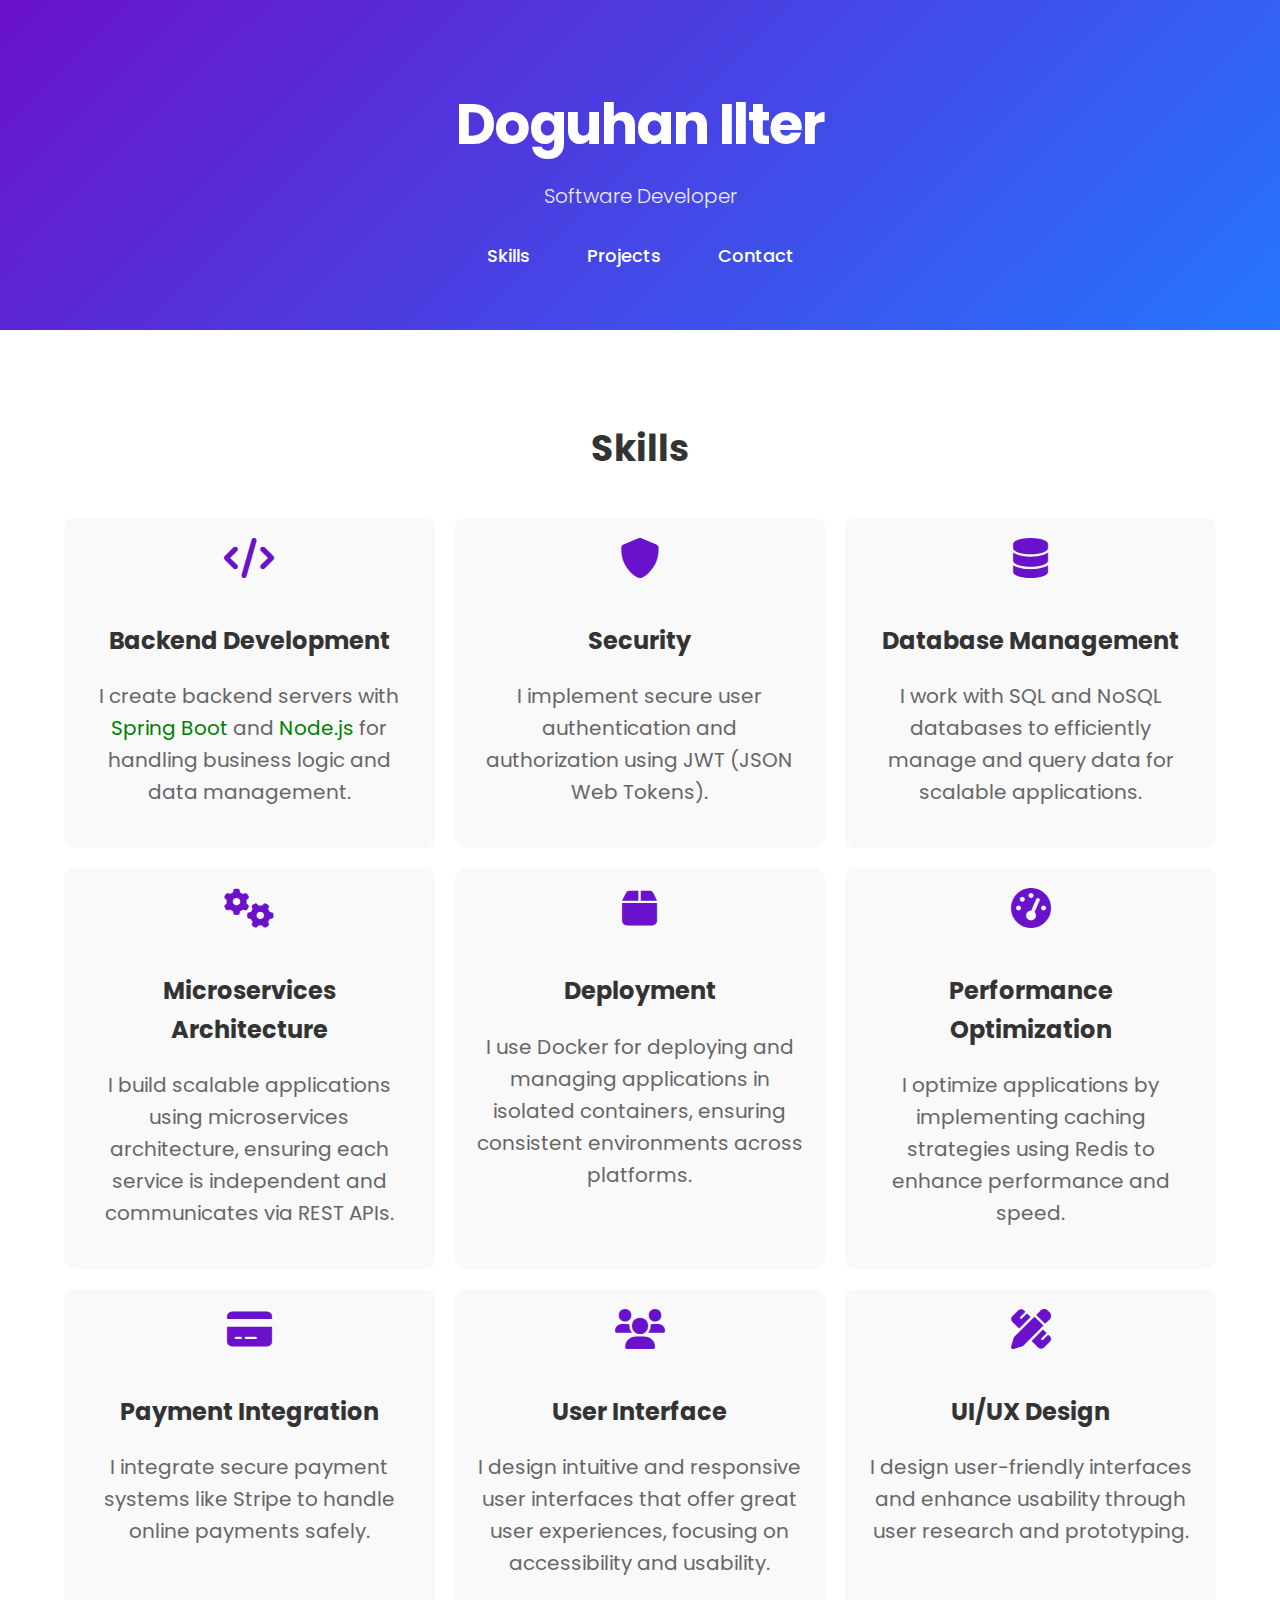
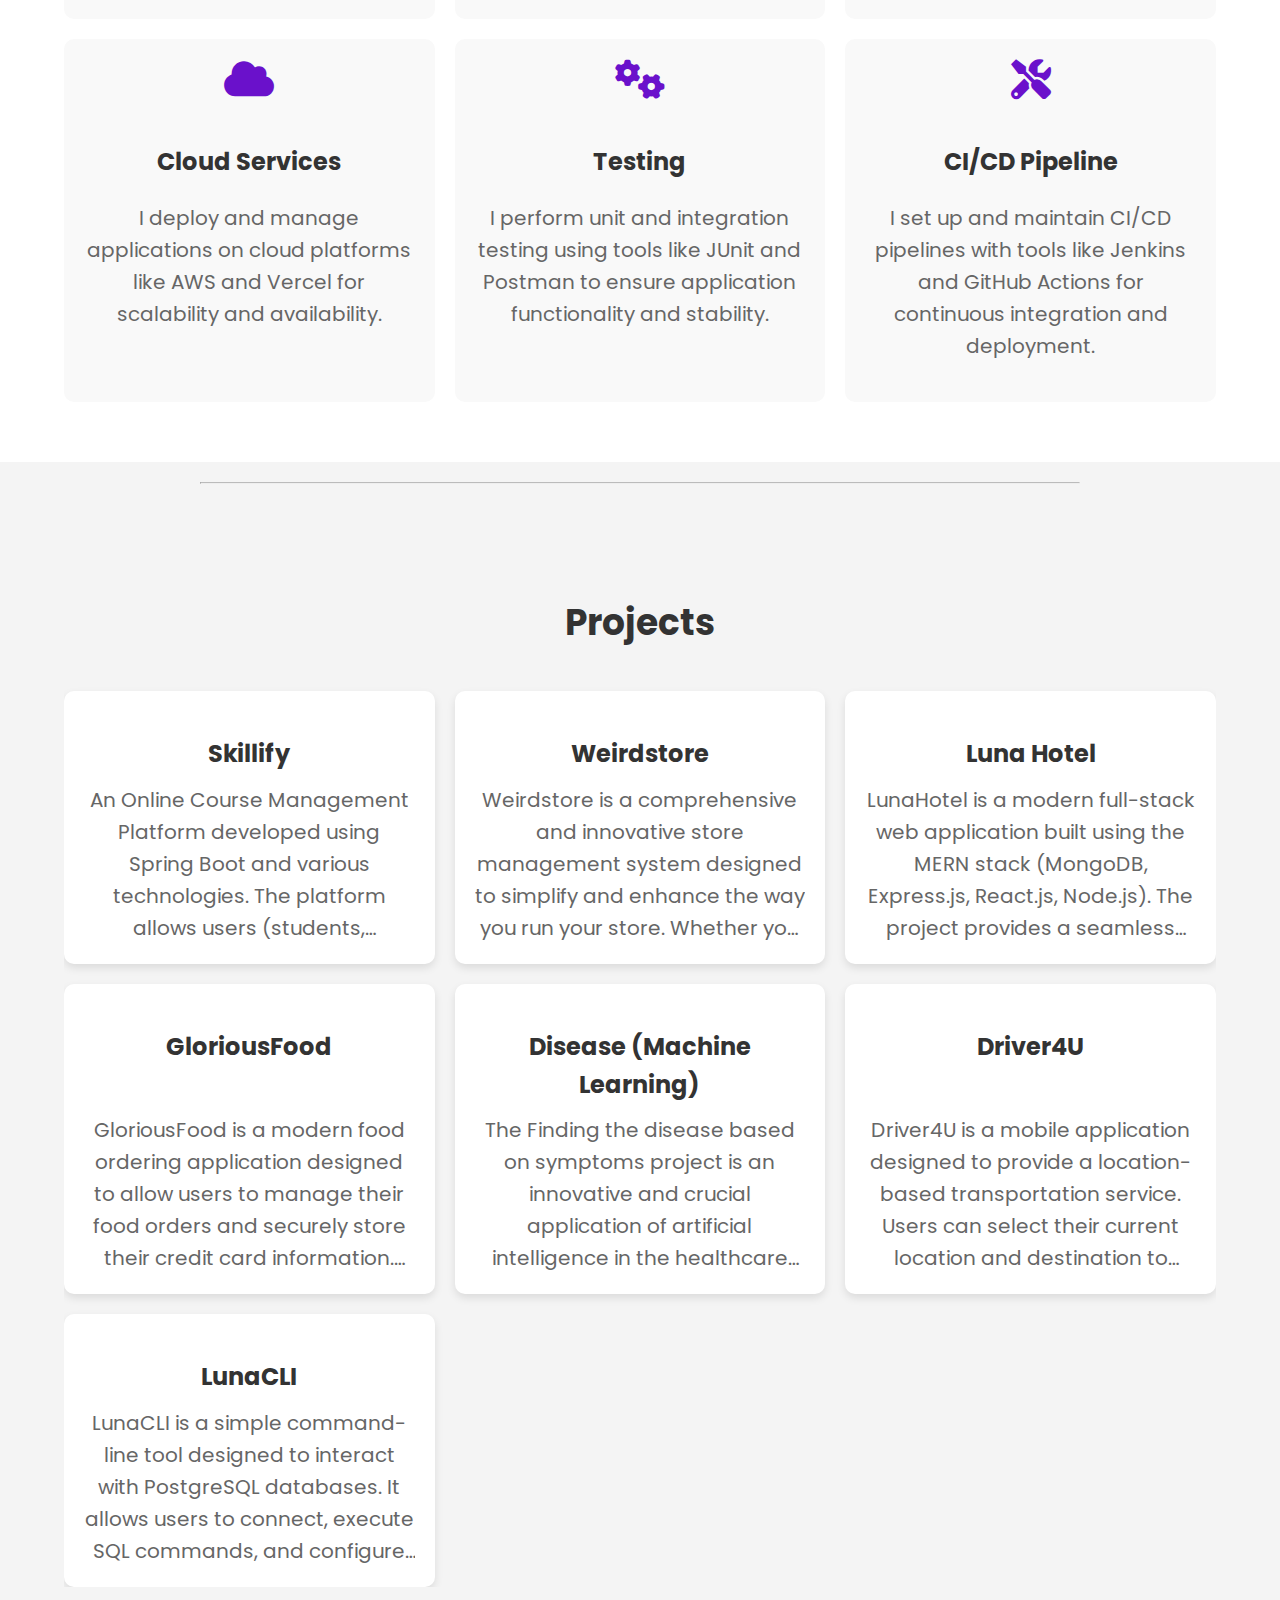
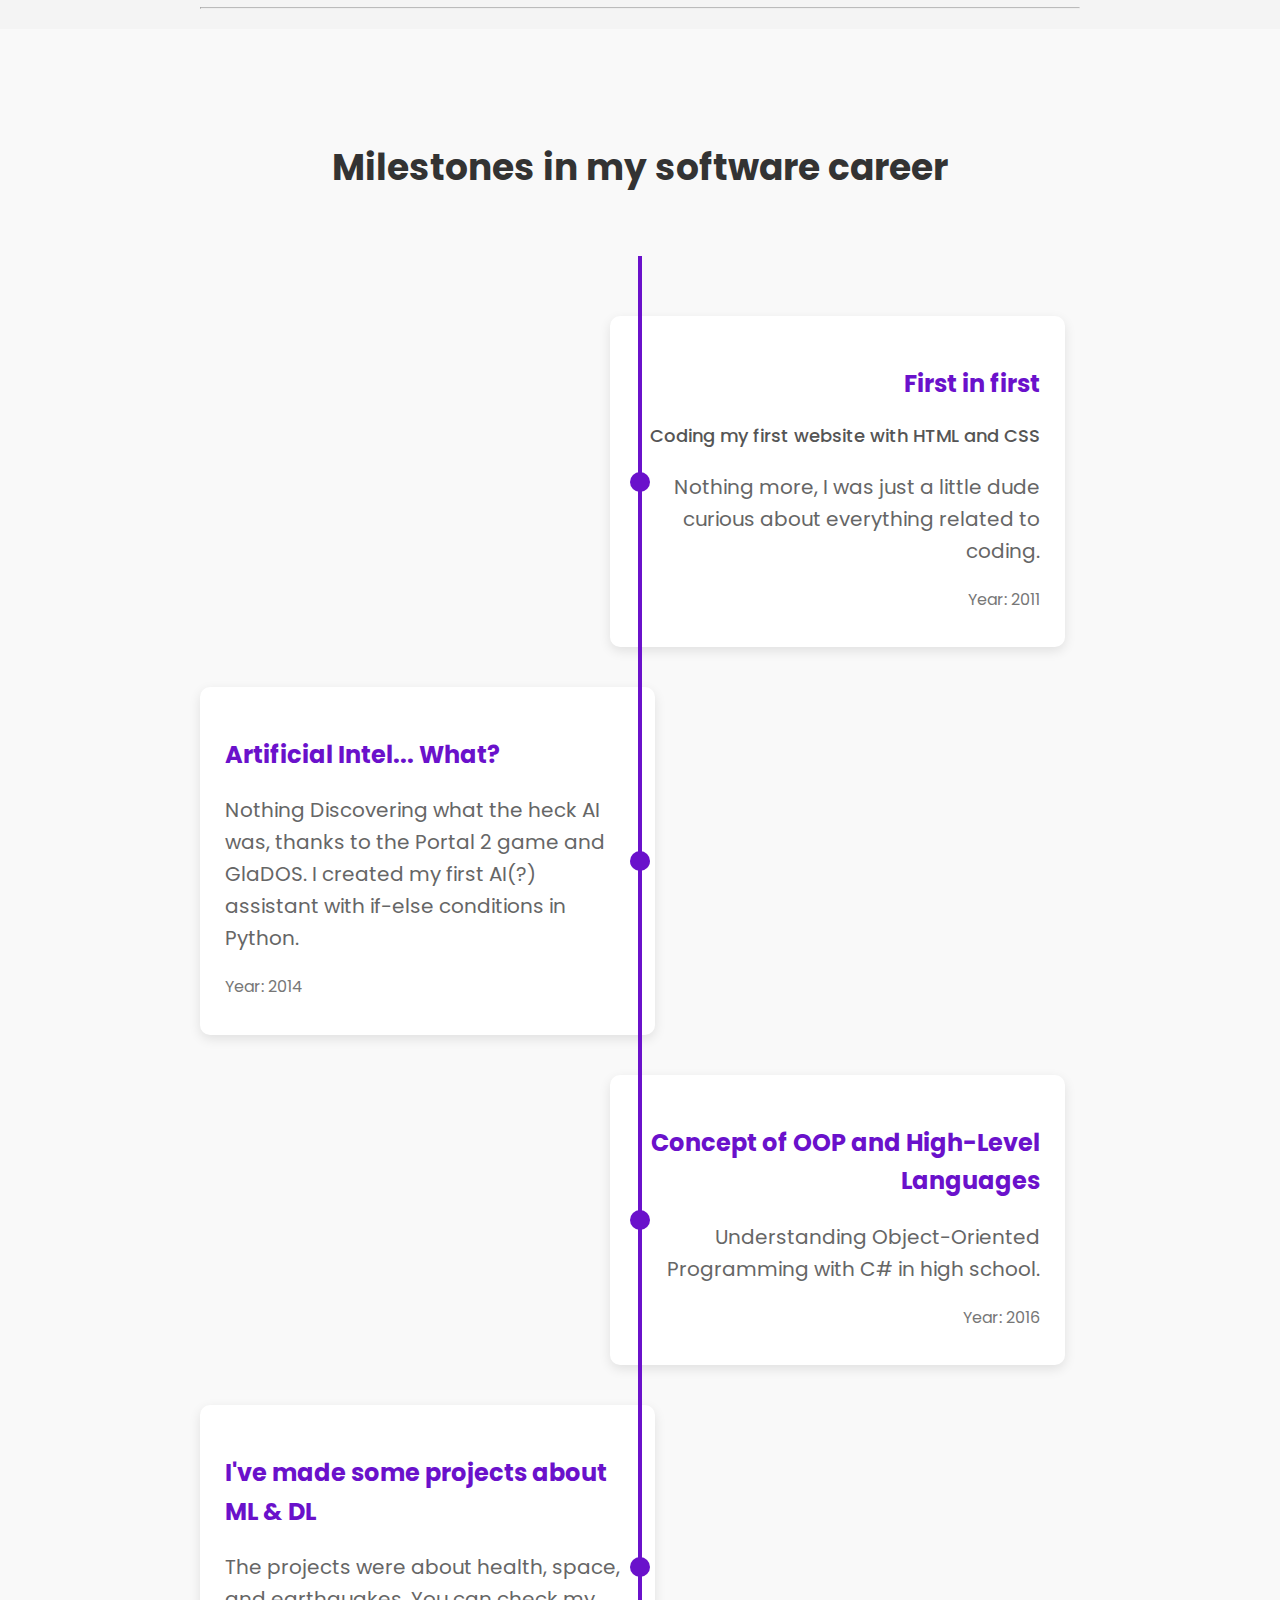
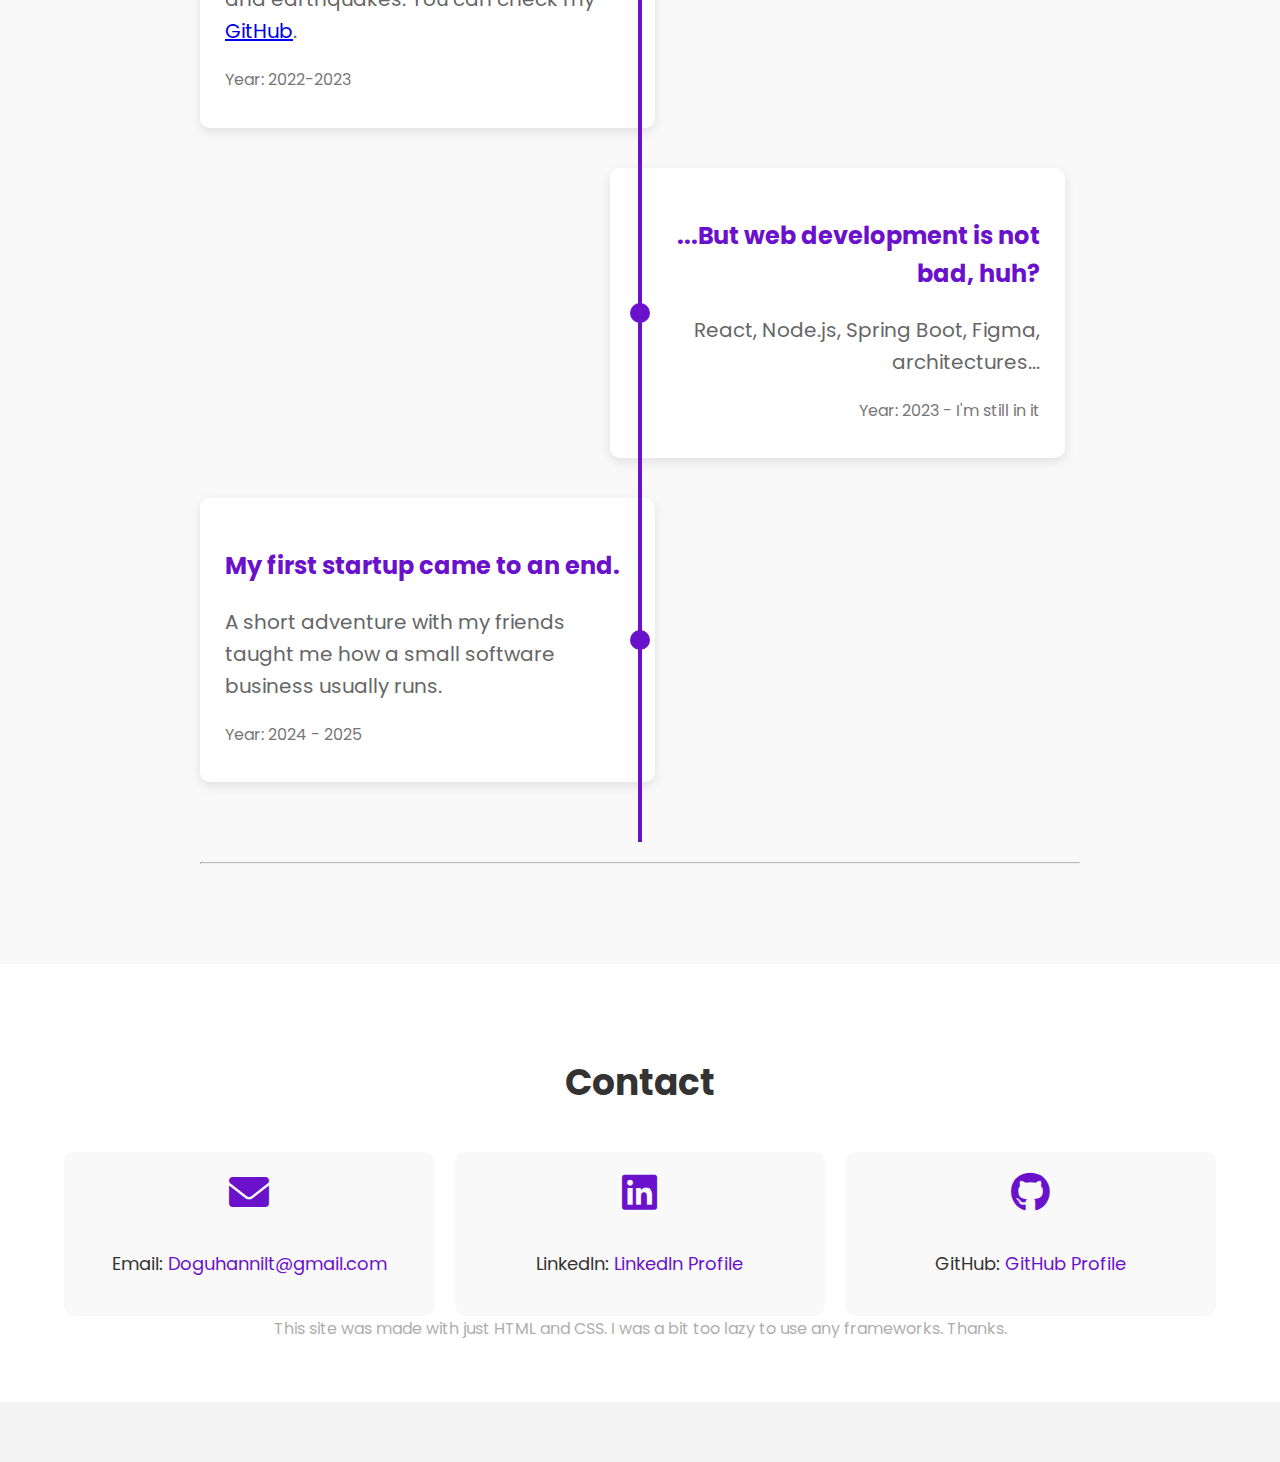
==== commit 4b0b0e9f: "Portfolio" ====
--- a/docs/index.html
+++ b/docs/index.html
@@ -168,7 +168,7 @@
             <div class="timeline-item">
                 <div class="timeline-content">
                     <h3>Artificial Intel... What?</h3>
-                    <p class="degree">Discovering what the heck AI was, thanks to the Portal 2 game and GlaDOS. I created my first AI(?) assistant with if-else conditions in Python.</p>
+                    <p class="description">Nothing Discovering what the heck AI was, thanks to the Portal 2 game and GlaDOS. I created my first AI(?) assistant with if-else conditions in Python.</p>
                     <p class="duration">Year: 2014</p>
                 </div>
             </div>
@@ -177,7 +177,7 @@
             <div class="timeline-item">
                 <div class="timeline-content">
                     <h3>Concept of OOP and High-Level Languages</h3>
-                    <p class="degree">Understanding Object-Oriented Programming with C# in high school.</p>
+                    <p class="description">Understanding Object-Oriented Programming with C# in high school.</p>
                     <p class="duration">Year: 2016</p>
                 </div>
             </div>
@@ -186,7 +186,7 @@
             <div class="timeline-item">
                 <div class="timeline-content">
                     <h3>I've made some projects about ML & DL</h3>
-                    <p class="degree">The projects were about health, space, and earthquakes. You can check my <a href="https://www.github.com/doguhannilt" target="_blank">GitHub</a>.</p>
+                    <p class="description">The projects were about health, space, and earthquakes. You can check my <a href="https://www.github.com/doguhannilt" target="_blank">GitHub</a>.</p>
                     <p class="duration">Year: 2022-2023</p>
                 </div>
             </div>
@@ -195,7 +195,7 @@
             <div class="timeline-item">
                 <div class="timeline-content">
                     <h3>...But web development is not bad, huh?</h3>
-                    <p class="degree">React, Node.js, Spring Boot, Figma, architectures...</p>
+                    <p class="description">React, Node.js, Spring Boot, Figma, architectures...</p>
                     <p class="duration">Year: 2023 - I'm still in it</p>
                 </div>
             </div>
@@ -204,7 +204,7 @@
             <div class="timeline-item">
                 <div class="timeline-content">
                     <h3>My first startup came to an end.</h3>
-                    <p>A short adventure with my friends taught me how a small software business usually runs.</p>
+                    <p class="description">A short adventure with my friends taught me how a small software business usually runs.</p>
                     <p class="duration">Year: 2024 - 2025</p>
                 </div>
             </div>
--- a/docs/styles.css
+++ b/docs/styles.css
@@ -114,7 +114,7 @@
 }
 
 .skill p {
-    font-size: 16px;
+    font-size: 20px;
     color: #666;
 }
 
@@ -179,7 +179,7 @@
 }
 
 .project p {
-    font-size: 13px;
+    font-size: 20px;
     color: #666;
     margin: 0;
     display: -webkit-box;
@@ -301,12 +301,12 @@
 
 .timeline-item:nth-child(odd) .timeline-content {
     margin-left: auto;
-    margin-right: 20px;
+    margin-right: 25px;
     text-align: right;
 }
 
 .timeline-item:nth-child(even) .timeline-content {
-    margin-left: 20px;
+    margin-left: 10px;
     margin-right: auto;
     text-align: left;
 }
@@ -359,7 +359,7 @@
 }
 
 .timeline-content .description {
-    font-size: 16px;
+    font-size: 20px;
     color: #666;
     line-height: 1.6;
 }
@@ -367,7 +367,8 @@
             text-align: center;        
             font-size: 16px;
  	    opacity: 0.4;
-        }
+ }
+
 /* Responsive Design */
 @media (max-width: 768px) {
     .timeline::before {
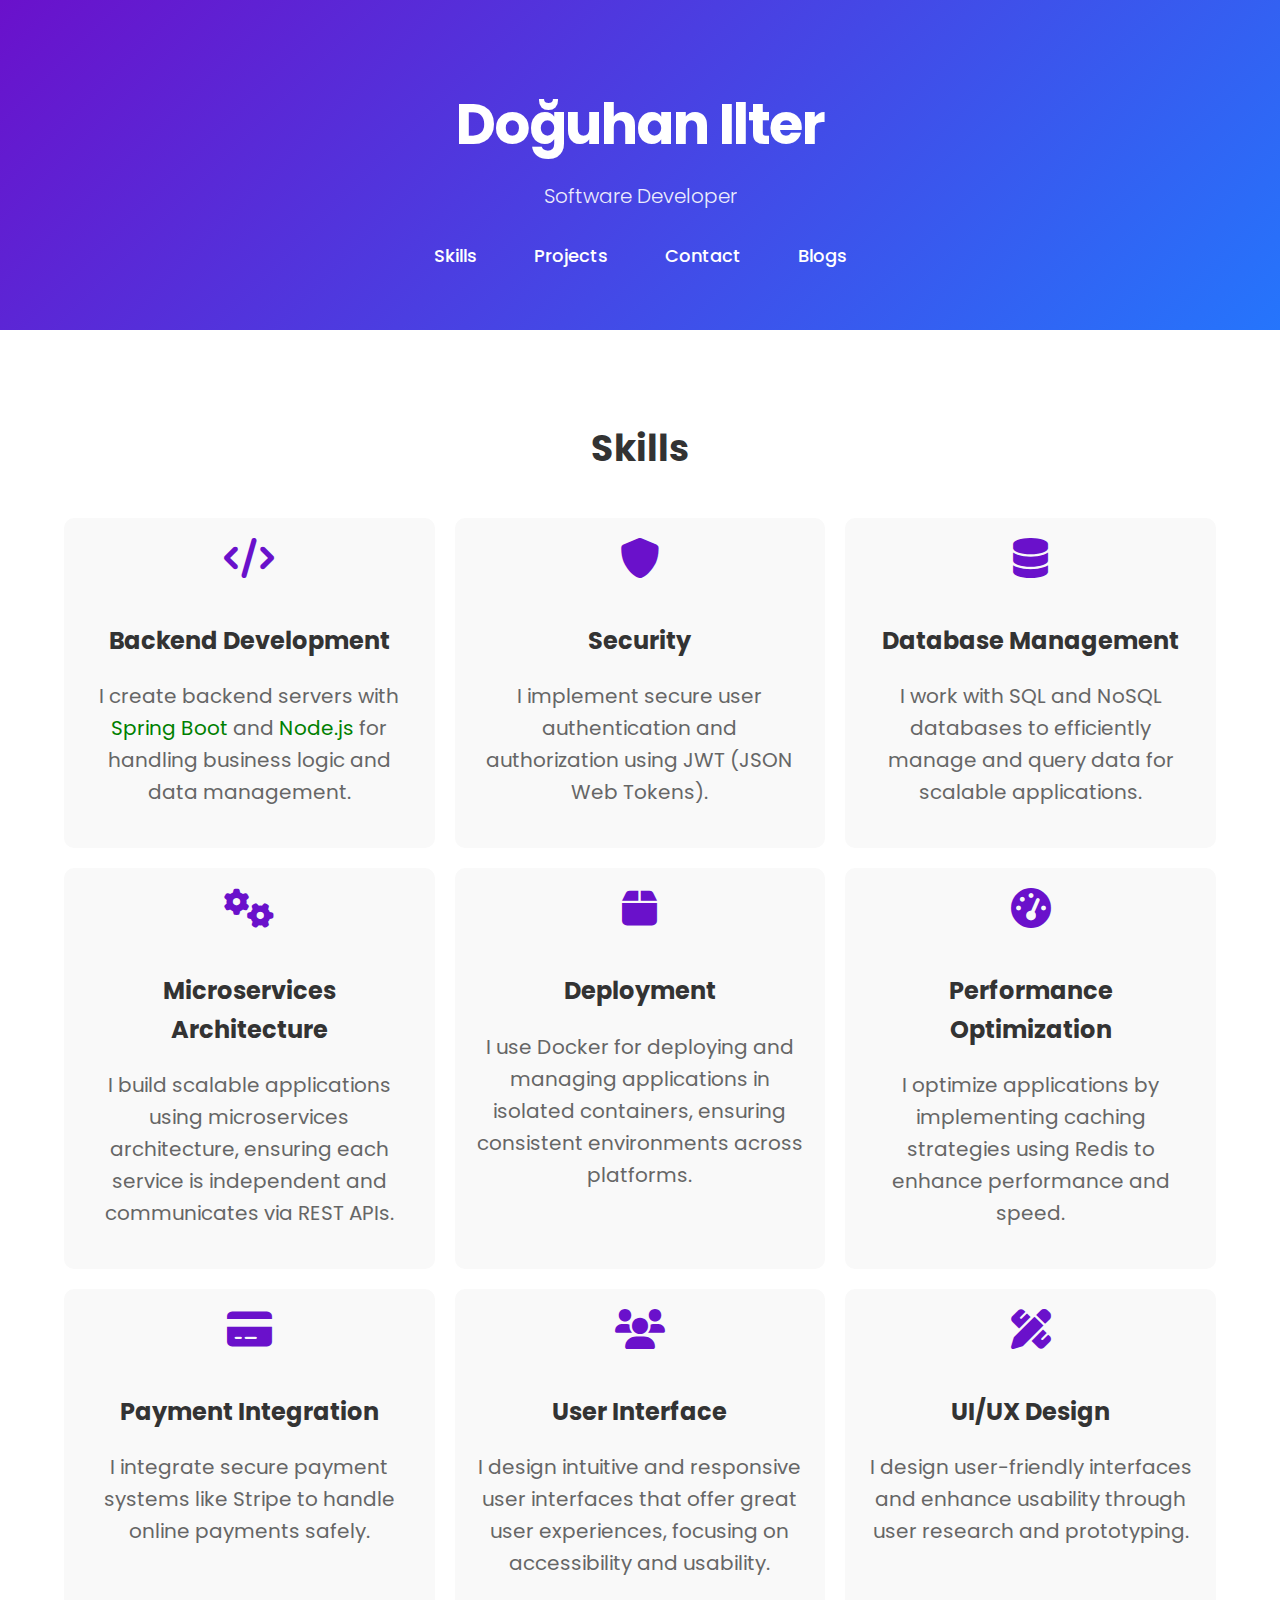
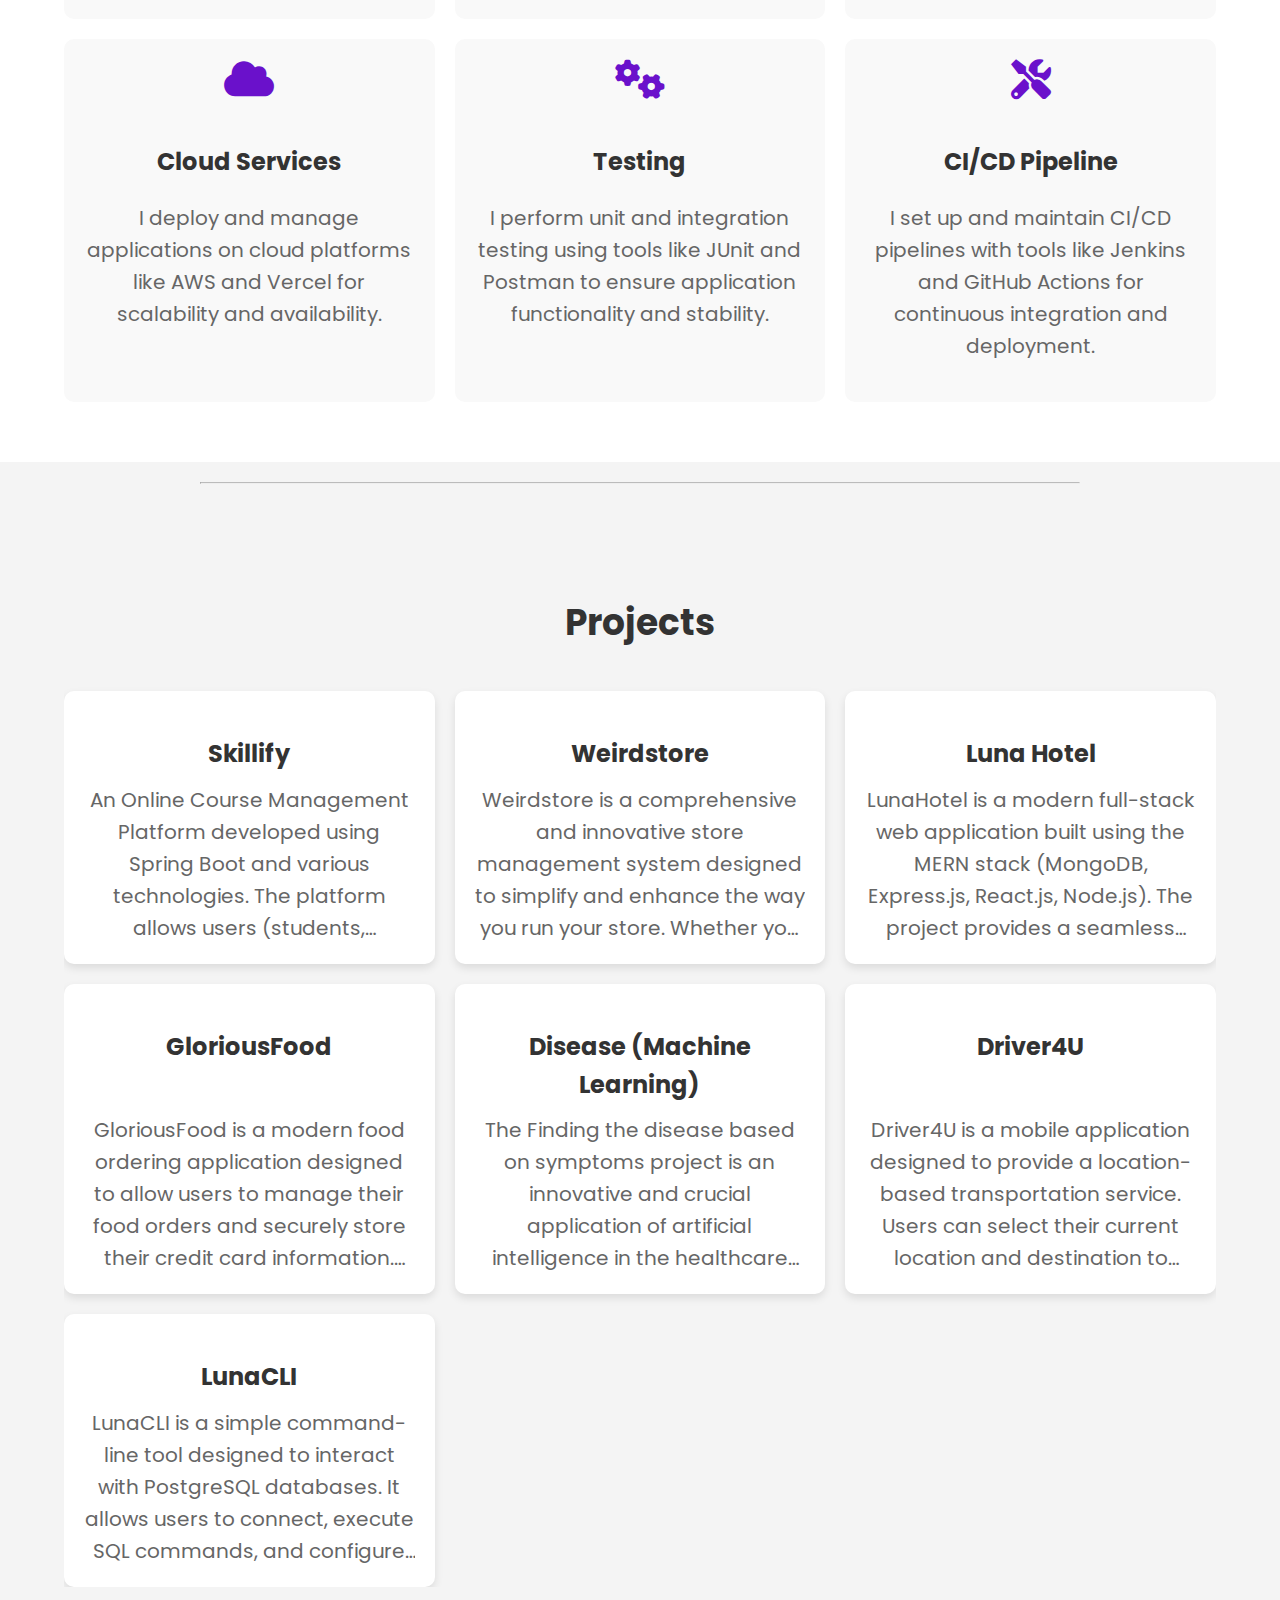
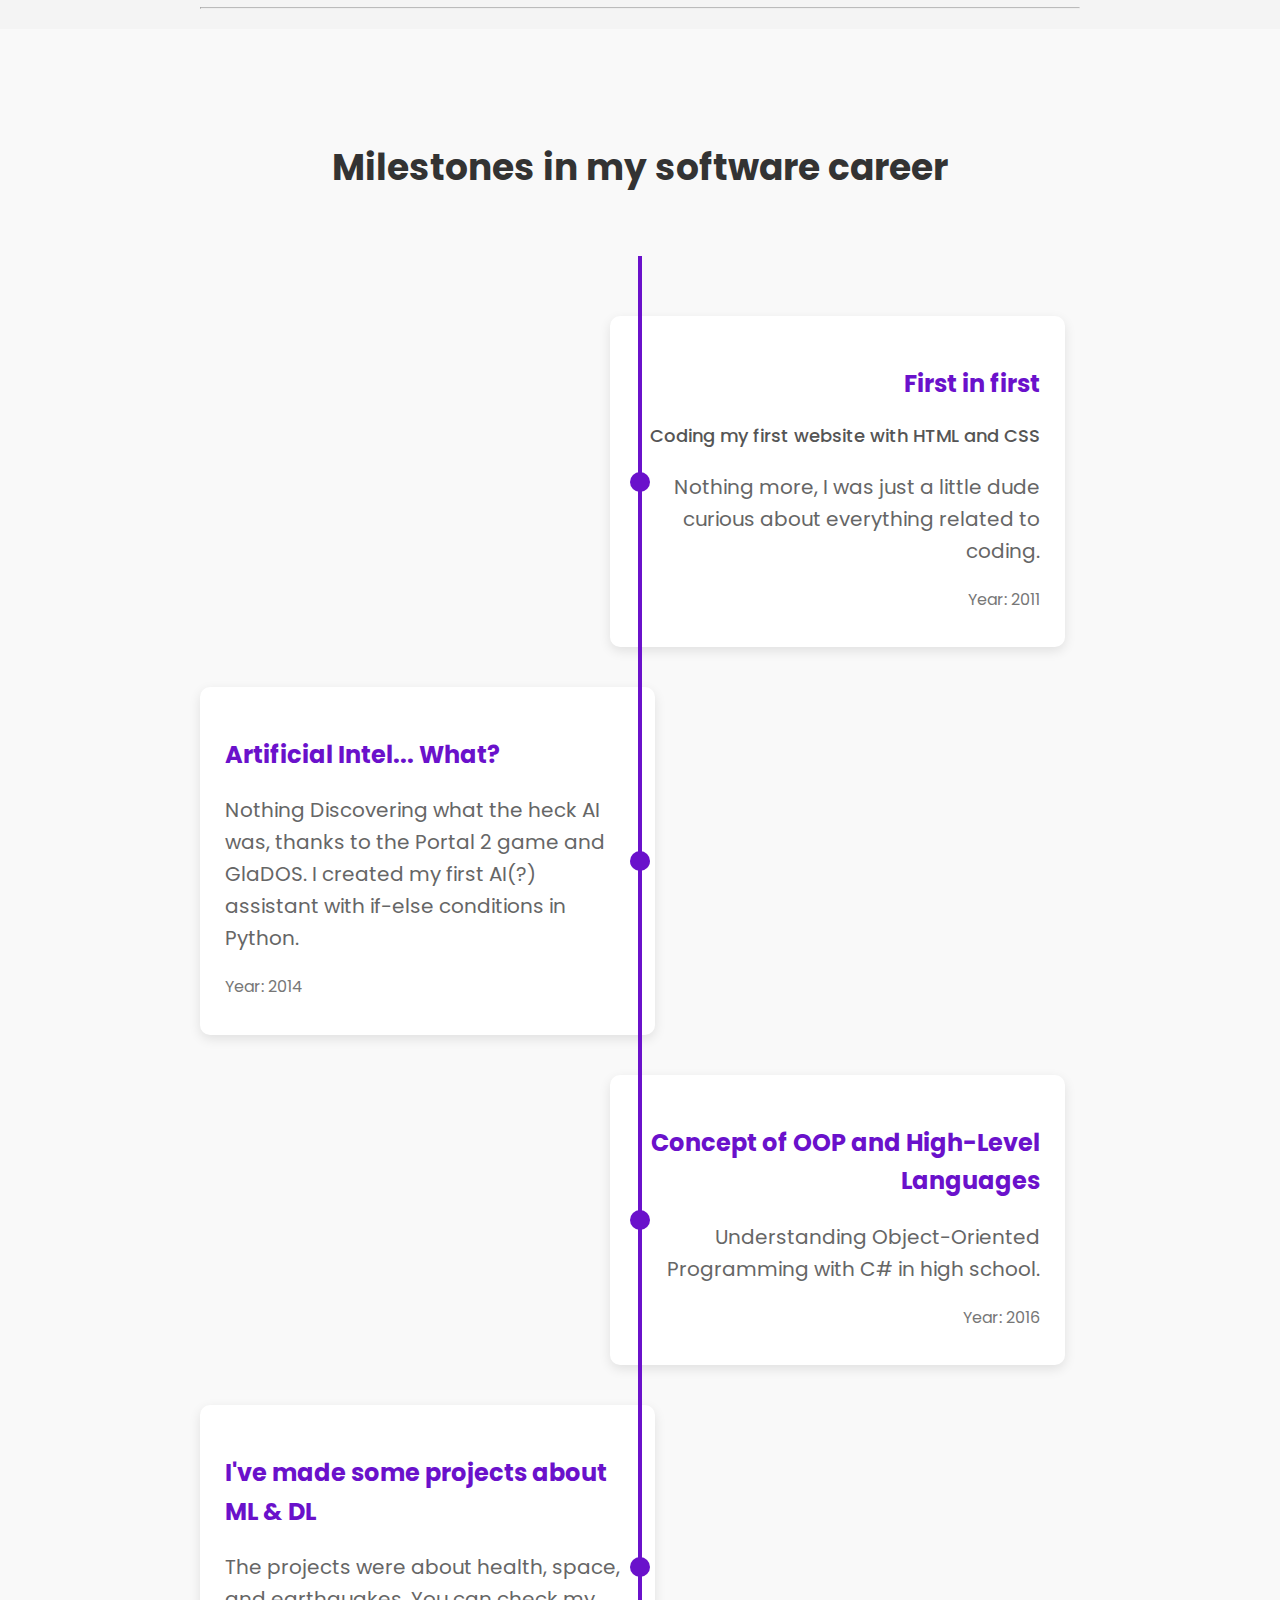
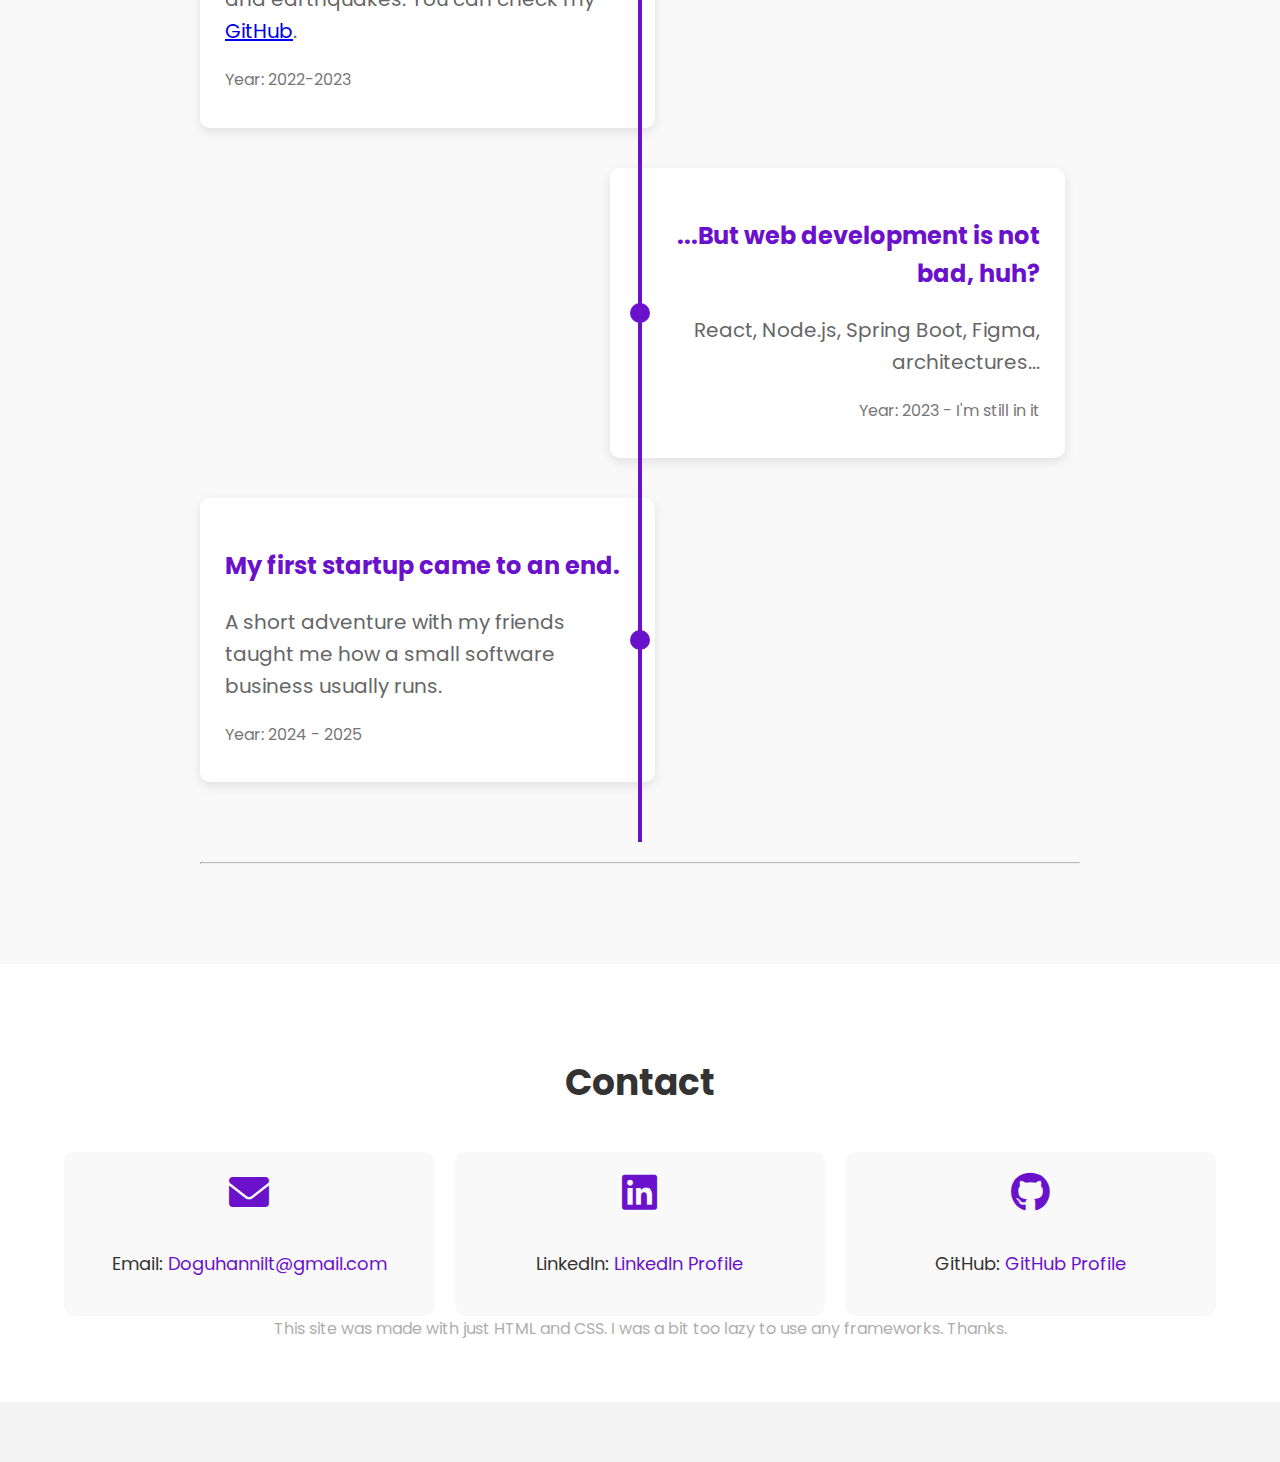
==== commit 1a58412d: "feat: blog feature added" ====
--- a/docs/index.html
+++ b/docs/index.html
@@ -4,7 +4,7 @@
 <head>
     <meta charset="UTF-8">
     <meta name="viewport" content="width=device-width, initial-scale=1.0">
-    <title>Doguhan Ilter</title>
+    <title>Doğuhan Ilter</title>
     <link rel="stylesheet" href="styles.css">
     <link href="https://fonts.googleapis.com/css2?family=Poppins:wght@400;600&display=swap" rel="stylesheet">
     <link rel="stylesheet" href="https://cdnjs.cloudflare.com/ajax/libs/font-awesome/6.0.0/css/all.min.css">
@@ -14,15 +14,14 @@
     <!-- Header -->
     <header>
         <div class="container">
-            <h1>Doguhan Ilter</h1>
+            <h1>Doğuhan Ilter</h1>
             <p>Software Developer</p>
             <nav>
                 <ul>
                     <li><a href="#skills">Skills</a></li>
                     <li><a href="#projects">Projects</a></li>
                     <li><a href="#contact">Contact</a></li>
-
-
+		    <li><a href="blogs.html">Blogs</a></li>
                 </ul>
             </nav>
        
@@ -236,7 +235,5 @@
 </div> 
         </div>
     </section>
-
-
 </body>
 </html>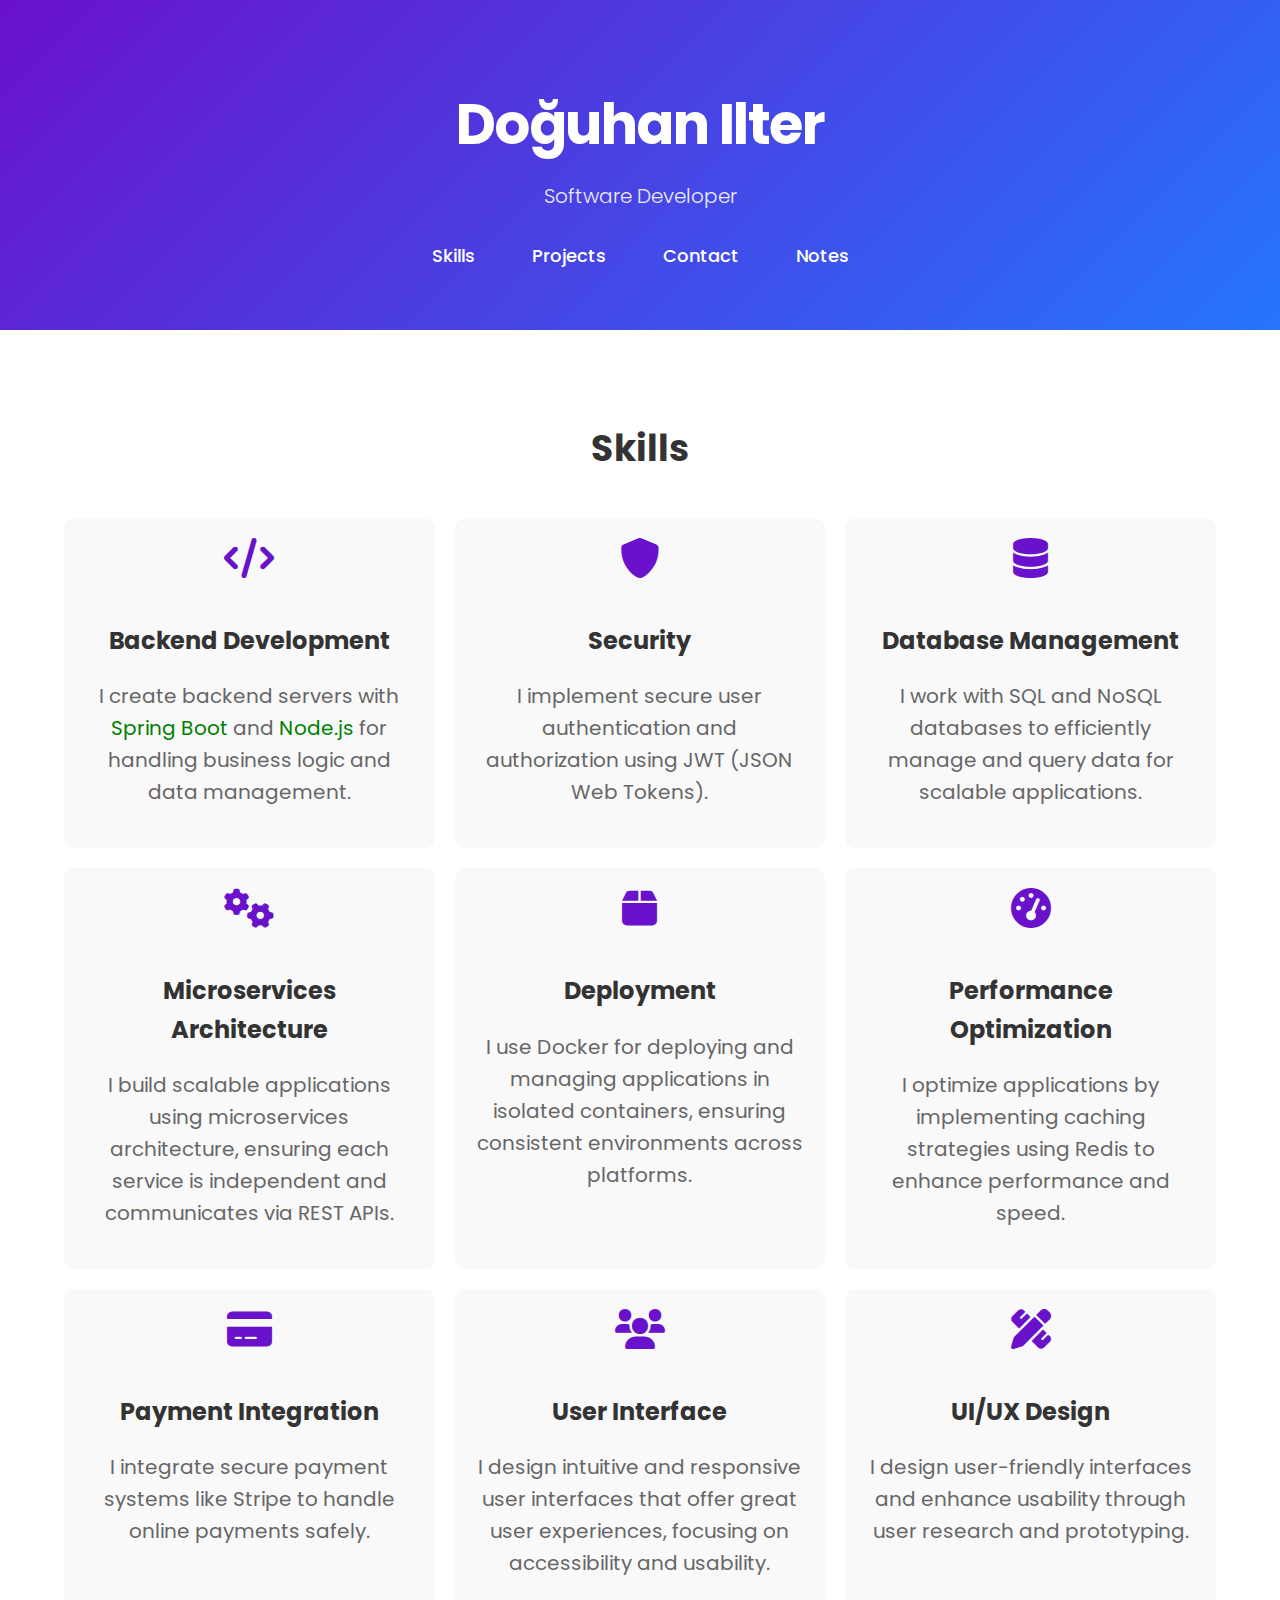
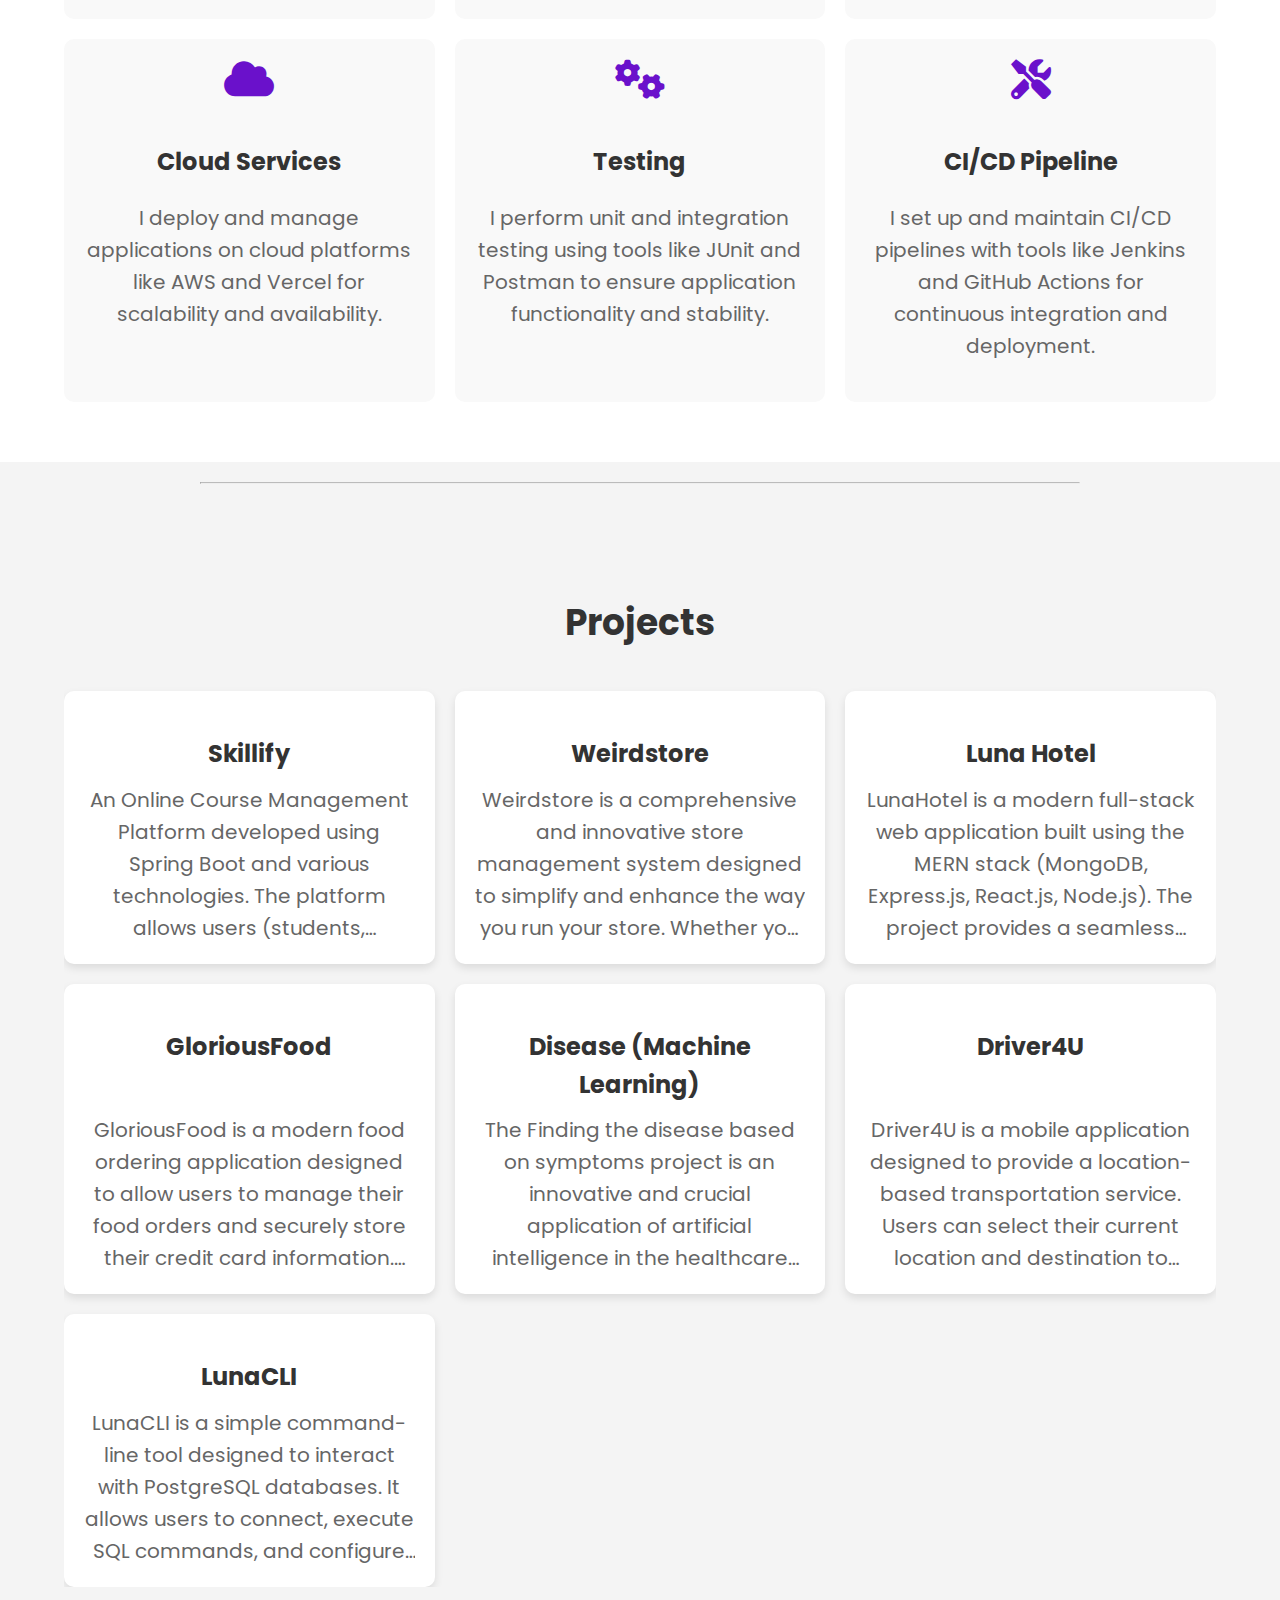
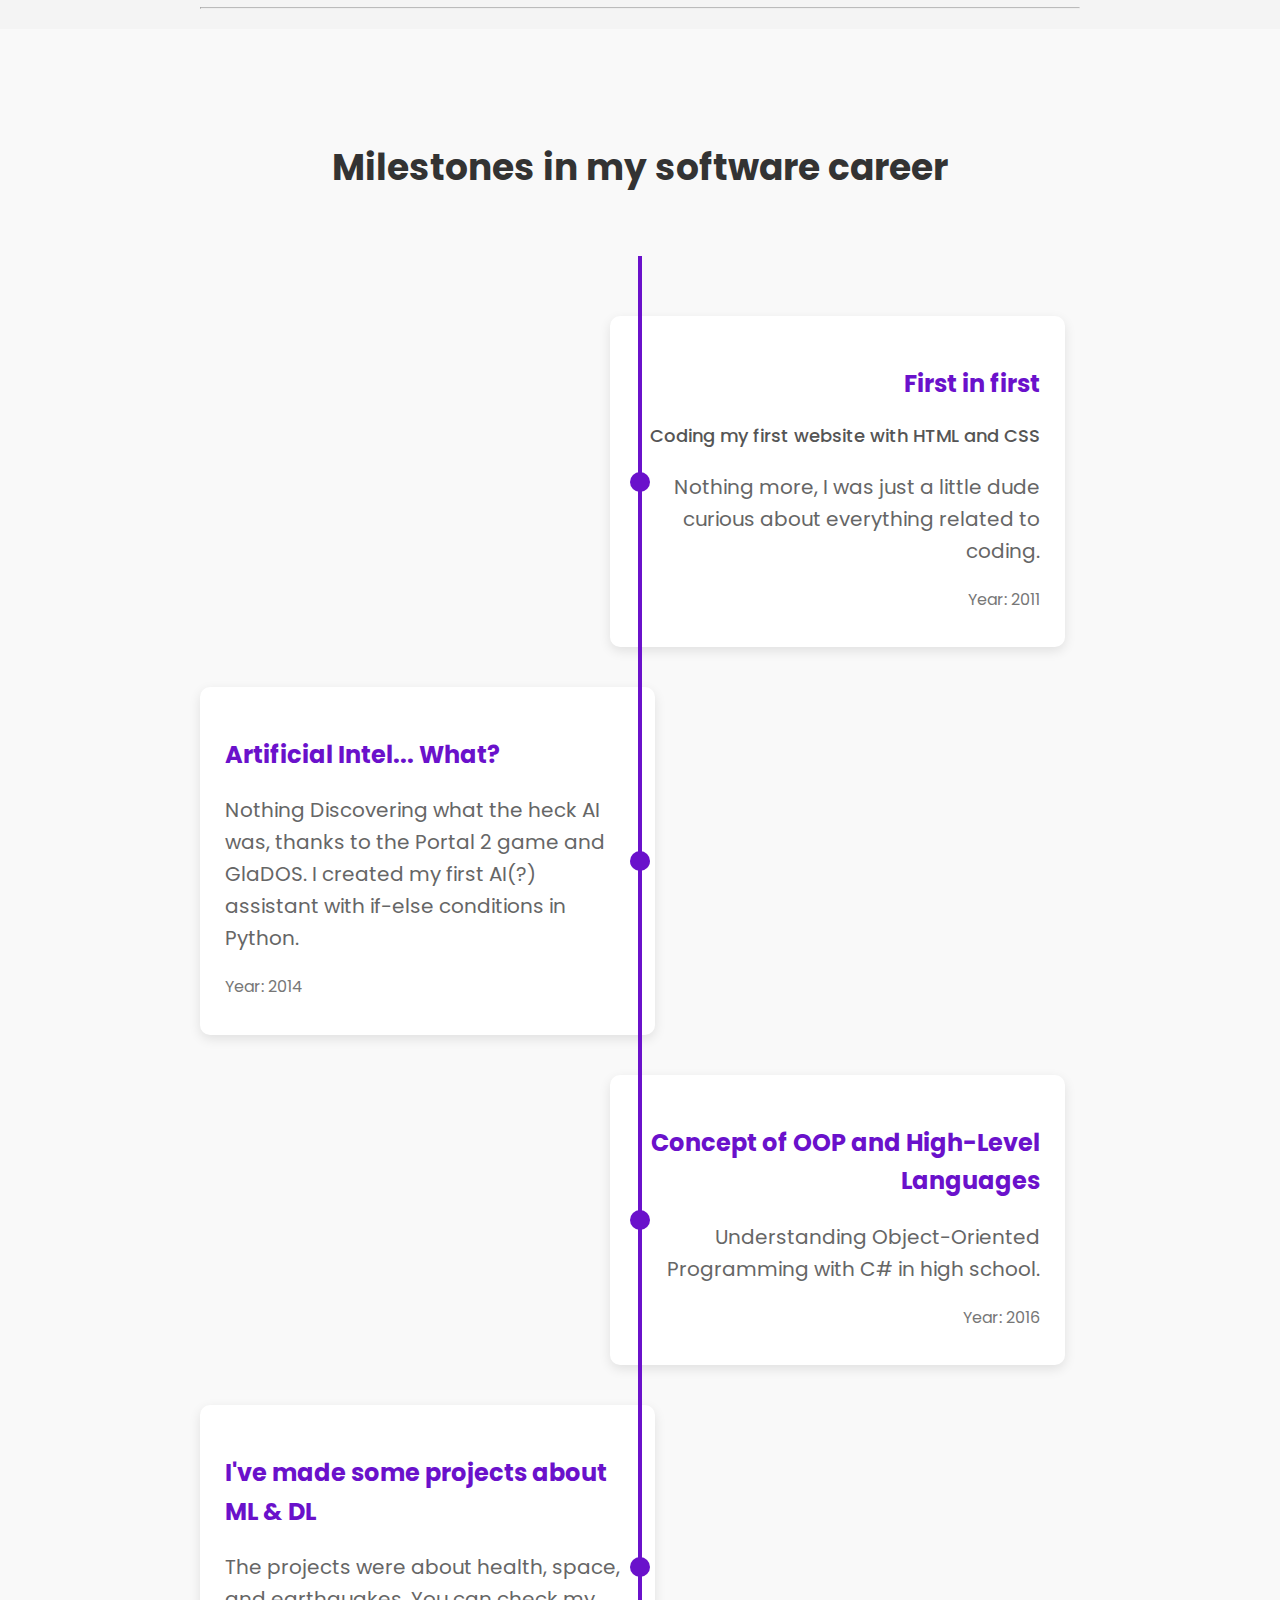
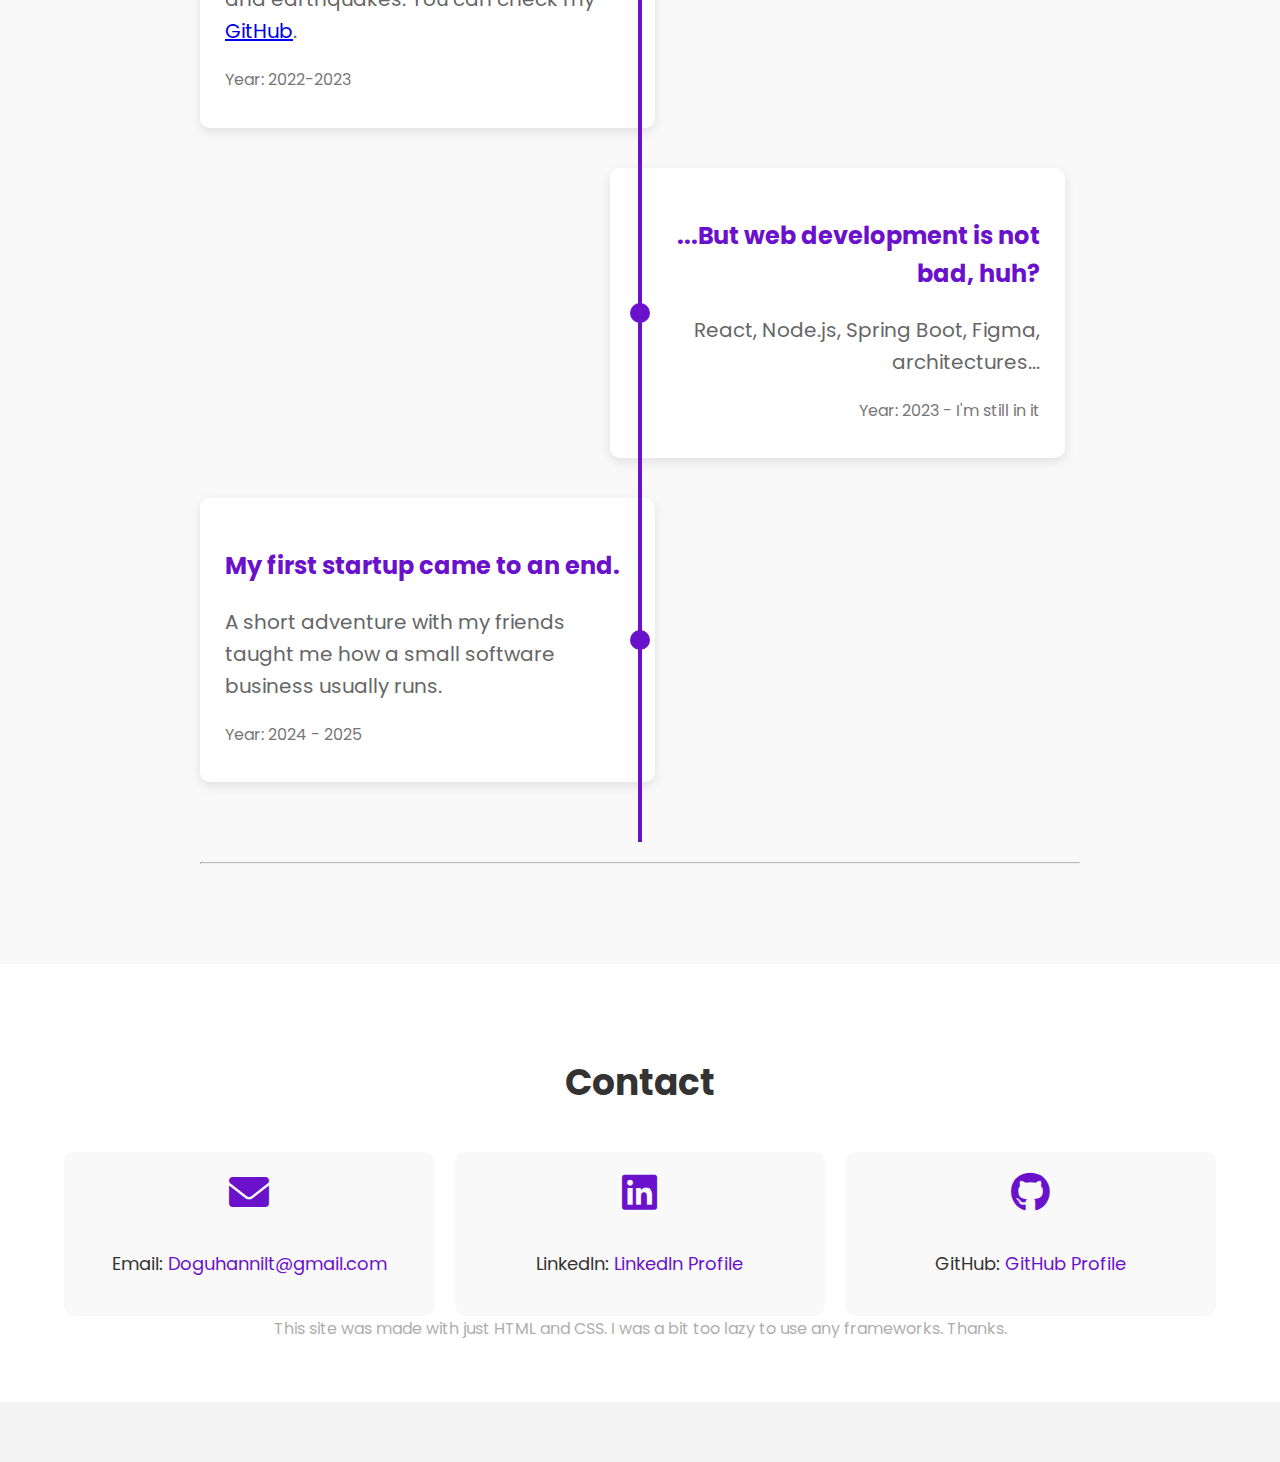
==== commit f7392bd7: "style: all "blogs" renamed to "notes"" ====
--- a/docs/index.html
+++ b/docs/index.html
@@ -8,6 +8,7 @@
     <link rel="stylesheet" href="styles.css">
     <link href="https://fonts.googleapis.com/css2?family=Poppins:wght@400;600&display=swap" rel="stylesheet">
     <link rel="stylesheet" href="https://cdnjs.cloudflare.com/ajax/libs/font-awesome/6.0.0/css/all.min.css">
+    <link rel="icon" href="public/icon.jpg" type="image/x-icon">
 </head>
 
 <body>
@@ -21,7 +22,7 @@
                     <li><a href="#skills">Skills</a></li>
                     <li><a href="#projects">Projects</a></li>
                     <li><a href="#contact">Contact</a></li>
-		    <li><a href="blogs.html">Blogs</a></li>
+		    <li><a href="blogs.html">Notes</a></li>
                 </ul>
             </nav>
        
